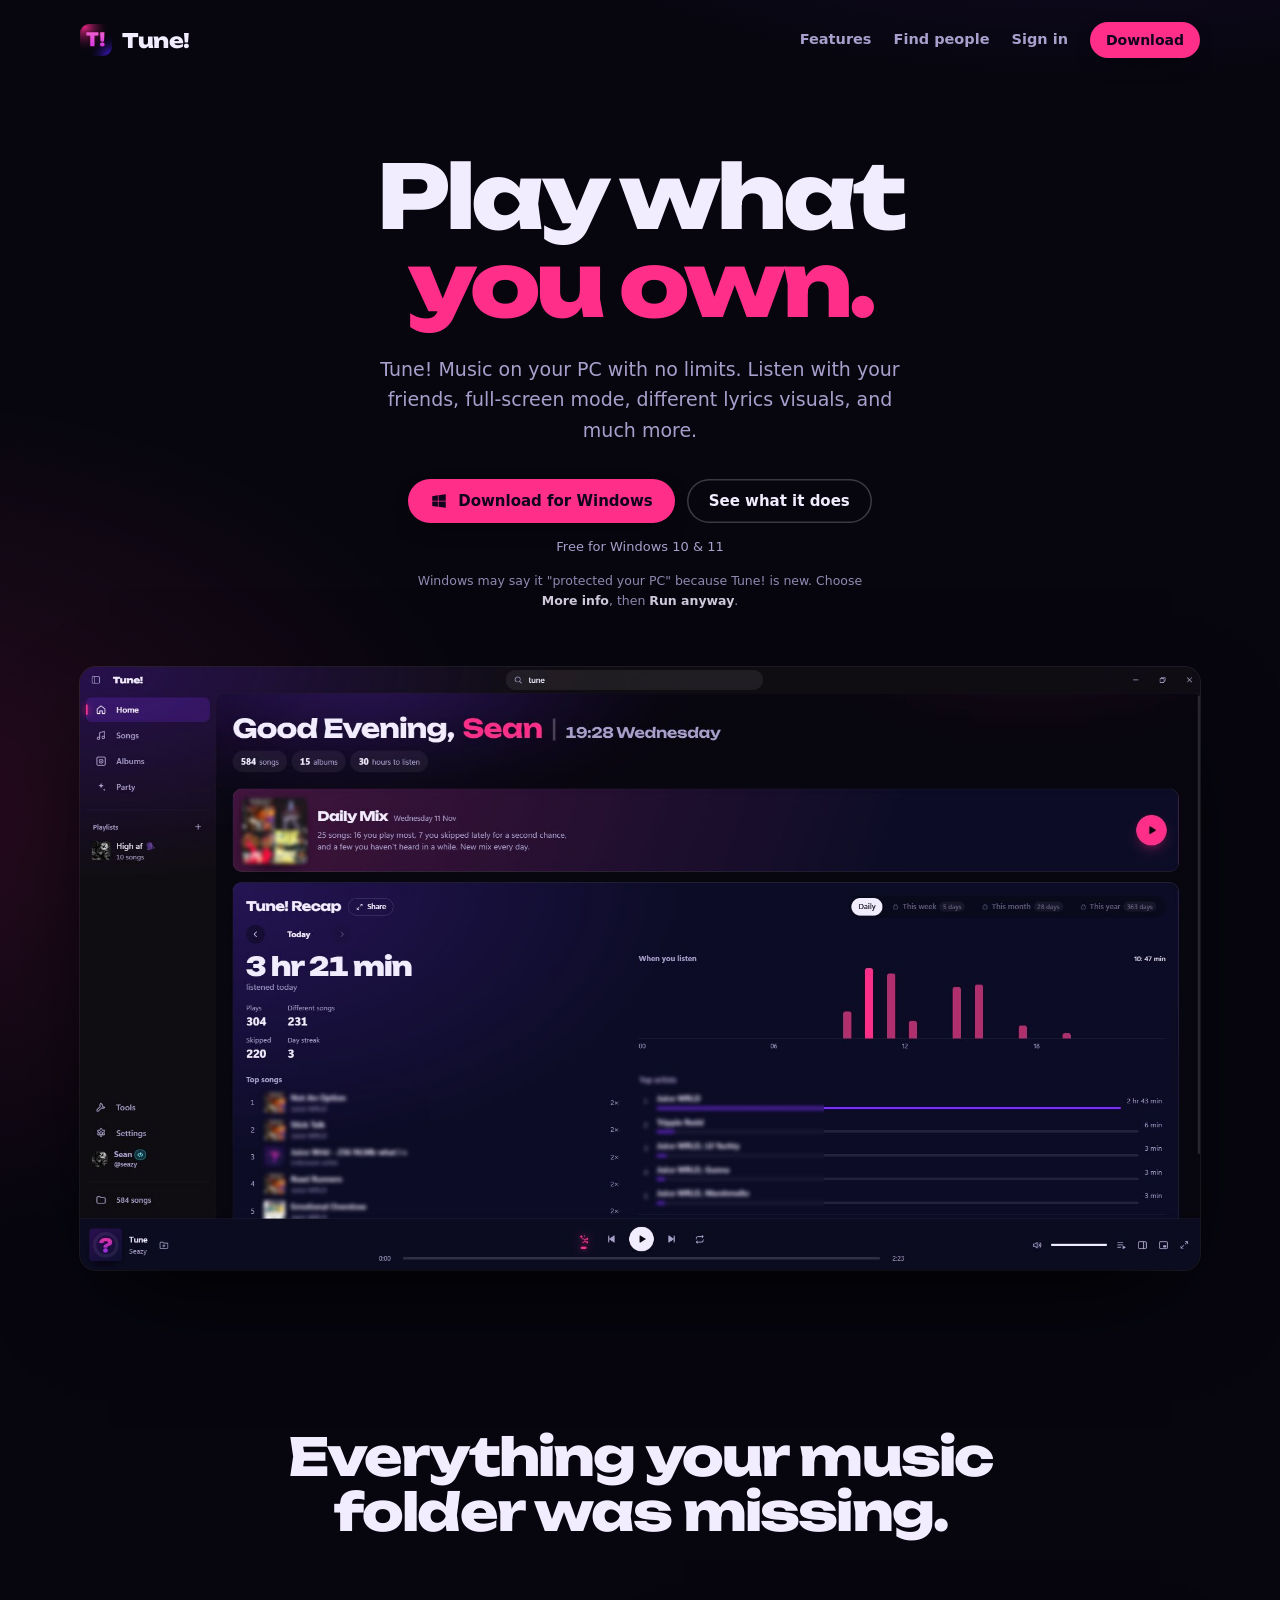
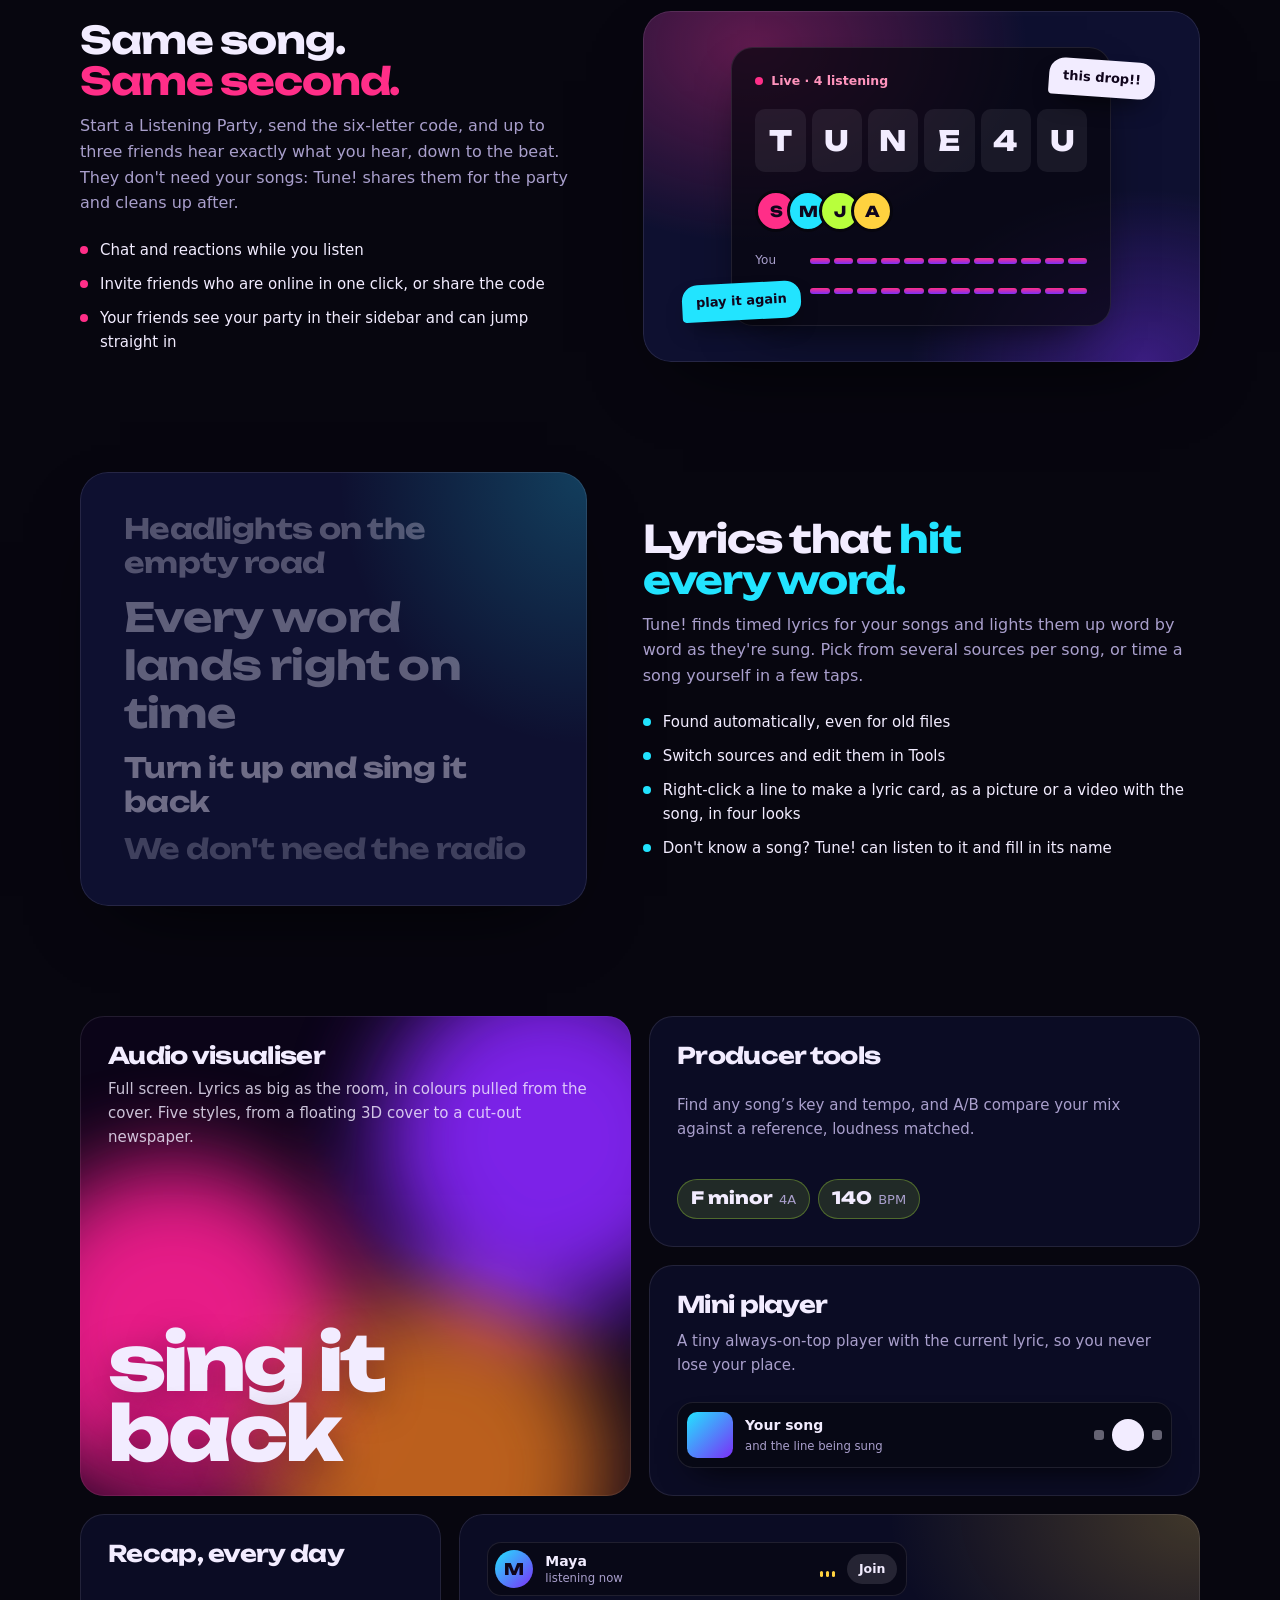
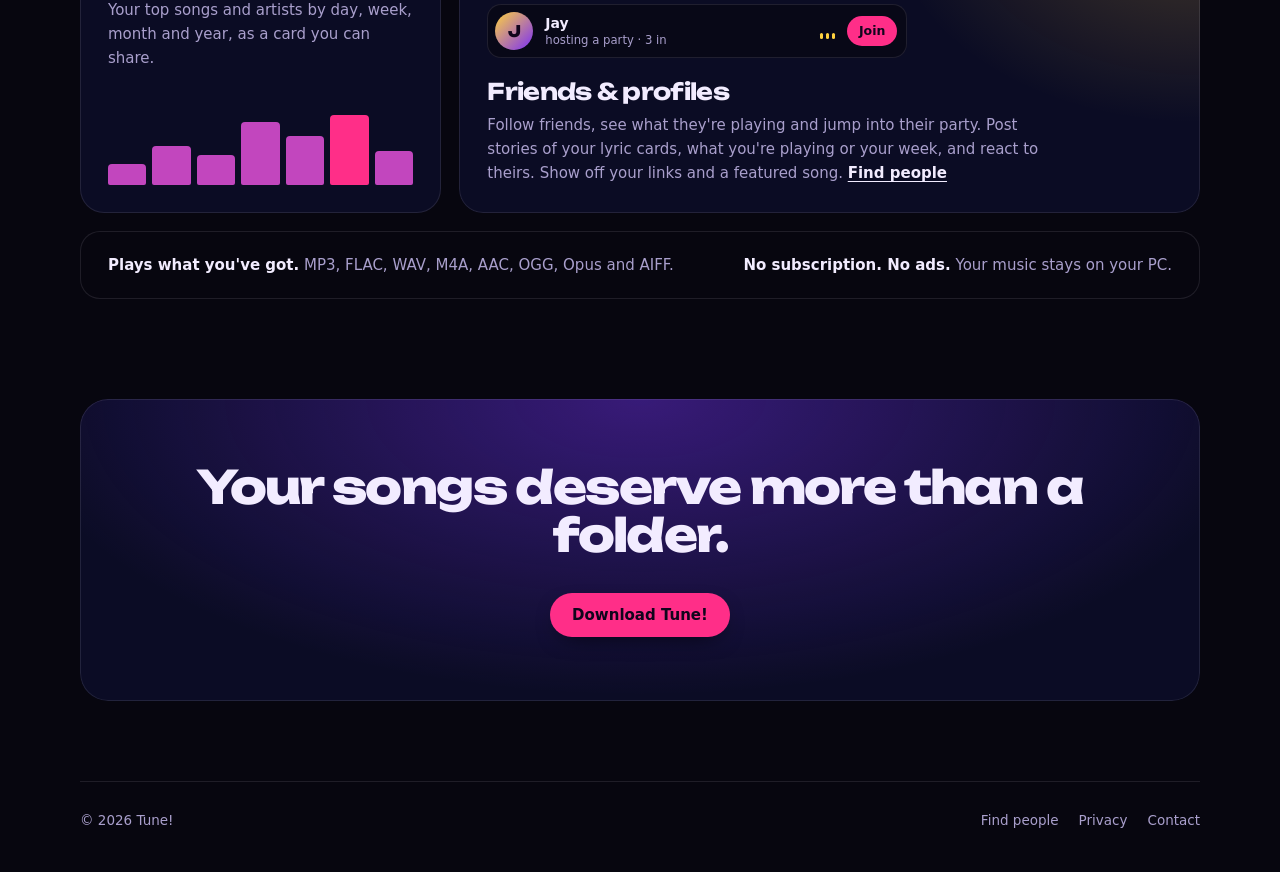
==== index.html @ 2817ff4b "Website for Tune! 1.0.6: stories, Identify, drawn icons" ====
<!doctype html>
<html lang="en">
  <head>
    <meta charset="utf-8" />
    <meta name="viewport" content="width=device-width, initial-scale=1" />
    <title>Tune! · play what you own</title>
    <meta name="description" content="Tune! is a free music player for Windows that makes your own music files feel brand new: word-by-word lyrics, a full-screen audio visualiser, and Listening Parties with friends." />
    <meta property="og:title" content="Tune! · play what you own" />
    <meta property="og:description" content="A free music player for your own music files." />
    <meta property="og:image" content="https://tunetheapp.co.uk/img/app.jpg?v=5" />
    <meta property="og:url" content="https://tunetheapp.co.uk/" />
    <meta name="theme-color" content="#ff2e88" />
    <link rel="icon" href="/img/favicon.png" />
    <link rel="preconnect" href="https://fonts.googleapis.com" />
    <link rel="preconnect" href="https://fonts.gstatic.com" crossorigin />
    <link href="https://fonts.googleapis.com/css2?family=Unbounded:wght@600;700;800&display=swap" rel="stylesheet" />
    <link rel="stylesheet" href="/style.css?v=13" />
  </head>
  <body>
    <div class="wrap">
      <header class="top">
        <a class="brand" href="/"><img src="/img/icon.png" alt="" />Tune!</a>
        <nav>
          <a class="hide-sm" href="#features">Features</a>
          <a class="hide-sm" href="/people">Find people</a>
          <span data-account></span>
          <a class="btn small download" href="https://github.com/buckydevv/tunetheapp/releases/latest">Download</a>
        </nav>
      </header>

      <main>
        <section class="hero">
          <h1>Play what <em>you own.</em></h1>
          <p class="lede">
            Tune! Music on your PC with no limits. Listen with your friends, full-screen mode, different lyrics visuals, and much more.
          </p>
          <div class="cta">
            <a class="btn download" href="https://github.com/buckydevv/tunetheapp/releases/latest">
              <svg viewBox="0 0 24 24" fill="currentColor" aria-hidden="true"><path d="M3 5.5 10.5 4.4v7.1H3zm0 13 7.5 1.1v-7H3zm8.4 1.2L21 21v-8.4h-9.6zm0-15.4v7.2H21V3z" /></svg>
              Download for Windows
            </a>
            <a class="btn ghost" href="#features">See what it does</a>
          </div>
          <p class="fine">Free for Windows 10 &amp; 11</p>
          <p class="fine install-note">Windows may say it "protected your PC" because Tune! is new. Choose <strong>More info</strong>, then <strong>Run anyway</strong>.</p>

          <div class="shot">
            <img src="/img/app.jpg?v=5" width="1915" height="1031" alt="Tune! home page with the Daily Mix and today's Recap: listening time, top songs and top artists." />
          </div>
        </section>

        <section class="features" id="features" aria-labelledby="features-title">
          <h2 id="features-title">Everything your music folder was missing.</h2>

          <!-- Listening Parties -->
          <article class="row">
            <div class="copy">
              <h3>Same song. <span style="--c: var(--pink)">Same second.</span></h3>
              <p>Start a Listening Party, send the six-letter code, and up to three friends hear exactly what you hear, down to the beat. They don't need your songs: Tune! shares them for the party and cleans up after.</p>
              <ul class="ticks">
                <li>Chat and reactions while you listen</li>
                <li>Invite friends who are online in one click, or share the code</li>
                <li>Your friends see your party in their sidebar and can jump straight in</li>
              </ul>
            </div>
            <div class="vis party-vis" aria-hidden="true">
              <div class="party-card">
                <span class="live"><i></i>Live · 4 listening</span>
                <div class="code"><b>T</b><b>U</b><b>N</b><b>E</b><b>4</b><b>U</b></div>
                <div class="faces">
                  <span style="--a: #ff2e88">S</span><span style="--a: #22e4ff">M</span><span style="--a: #b8ff3c">J</span><span style="--a: #ffd23f">A</span>
                </div>
                <div class="sync">
                  <span>You</span><div class="wave"><i></i><i></i><i></i><i></i><i></i><i></i><i></i><i></i><i></i><i></i><i></i><i></i></div>
                  <span>Friends</span><div class="wave"><i></i><i></i><i></i><i></i><i></i><i></i><i></i><i></i><i></i><i></i><i></i><i></i></div>
                </div>
              </div>
              <span class="bubble b1">this drop!!</span>
              <span class="bubble b2">play it again</span>
            </div>
          </article>

          <!-- Lyrics -->
          <article class="row flip">
            <div class="copy">
              <h3>Lyrics that <span style="--c: var(--cyan)">hit every word.</span></h3>
              <p>Tune! finds timed lyrics for your songs and lights them up word by word as they're sung. Pick from several sources per song, or time a song yourself in a few taps.</p>
              <ul class="ticks">
                <li>Found automatically, even for old files</li>
                <li>Switch sources and edit them in Tools</li>
                <li>Right-click a line to make a lyric card, as a picture or a video with the song, in four looks</li>
                <li>Don't know a song? Tune! can listen to it and fill in its name</li>
              </ul>
            </div>
            <div class="vis lyric-vis" aria-hidden="true">
              <p class="l past">Headlights on the empty road</p>
              <p class="l now"><span>Every</span> <span>word</span> <span>lands</span> <span>right</span> <span>on</span> <span>time</span></p>
              <p class="l next">Turn it up and sing it back</p>
              <p class="l next2">We don't need the radio</p>
            </div>
          </article>

          <!-- Everything else -->
          <div class="bento">
            <article class="tile lucid">
              <div class="lucid-bg" aria-hidden="true"><i></i><i></i><i></i></div>
              <div class="tile-copy">
                <h3>Audio visualiser</h3>
                <p>Full screen. Lyrics as big as the room, in colours pulled from the cover. Five styles, from a floating 3D cover to a cut-out newspaper.</p>
              </div>
              <p class="lucid-line" aria-hidden="true">sing it<br />back</p>
            </article>

            <article class="tile keys">
              <h3>Producer tools</h3>
              <p>Find any song&rsquo;s key and tempo, and A/B compare your mix against a reference, loudness matched.</p>
              <div class="chips" aria-hidden="true">
                <span class="chip"><b>F minor</b> 4A</span>
                <span class="chip"><b>140</b> BPM</span>
              </div>
            </article>

            <article class="tile mini">
              <h3>Mini player</h3>
              <p>A tiny always-on-top player with the current lyric, so you never lose your place.</p>
              <div class="mini-vis" aria-hidden="true">
                <span class="art"></span>
                <span class="mini-text"><b>Your song</b><small>and the line being sung</small></span>
                <span class="mini-btns"><i></i><i class="play"></i><i></i></span>
              </div>
            </article>

            <article class="tile recap">
              <h3>Recap, every day</h3>
              <p>Your top songs and artists by day, week, month and year, as a card you can share.</p>
              <div class="bars" aria-hidden="true"><i style="--h: 30%"></i><i style="--h: 55%"></i><i style="--h: 42%"></i><i style="--h: 90%"></i><i style="--h: 70%"></i><i style="--h: 100%"></i><i style="--h: 48%"></i></div>
            </article>

            <article class="tile friends">
              <ul class="activity" aria-hidden="true">
                <li><span class="av" style="--s: 38px; --a: #22e4ff">M</span><span><b>Maya</b><small>listening now</small></span><span class="eq"><i></i><i></i><i></i></span><span class="pill">Join</span></li>
                <li><span class="av" style="--s: 38px; --a: #ffd23f">J</span><span><b>Jay</b><small>hosting a party · 3 in</small></span><span class="eq"><i></i><i></i><i></i></span><span class="pill hot">Join</span></li>
              </ul>
              <h3>Friends &amp; profiles</h3>
              <p>Follow friends, see what they're playing and jump into their party. Post stories of your lyric cards, what you're playing or your week, and react to theirs. Show off your links and a featured song. <a href="/people">Find people</a></p>
            </article>
          </div>

          <div class="formats">
            <p><strong>Plays what you've got.</strong> MP3, FLAC, WAV, M4A, AAC, OGG, Opus and AIFF.</p>
            <p><strong>No subscription. No ads.</strong> Your music stays on your PC.</p>
          </div>
        </section>

        <section class="band">
          <h2>Your songs deserve more than a folder.</h2>
          <div class="cta">
            <a class="btn download" href="https://github.com/buckydevv/tunetheapp/releases/latest">Download Tune!</a>
          </div>
        </section>
      </main>

      <footer>
        <span>© <span id="year">2026</span> Tune!</span>
        <nav>
          <a href="/people">Find people</a>
          <a href="/privacy">Privacy</a>
          <a href="mailto:hello@tunetheapp.co.uk">Contact</a>
        </nav>
      </footer>
    </div>

    <script>
      document.getElementById("year").textContent = new Date().getFullYear();
      // Point the download buttons straight at the newest installer.
      fetch("https://api.github.com/repos/buckydevv/tunetheapp/releases/latest")
        .then((r) => (r.ok ? r.json() : null))
        .then((rel) => {
          const exe = rel?.assets?.find((a) => /setup\.exe$/i.test(a.name)) ?? rel?.assets?.find((a) => /\.exe$/i.test(a.name));
          if (!exe) return;
          document.querySelectorAll("a.download").forEach((a) => (a.href = exe.browser_download_url));
        })
        .catch(() => {});
    </script>
    <script type="module" src="/js/tune.js?v=3"></script>
  </body>
</html>
---- style.css ----
/* Tune! website: the app's own dark neon, on a page. */
:root {
  --void: #07060f;
  --midnight: #0e1030;
  --deep: #1a0b33;
  --violet: #7b2ff7;
  --pink: #ff2e88;
  --cyan: #22e4ff;
  --text: #f2ecff;
  --muted: #a99fcc;
  --line: color-mix(in oklab, var(--text) 10%, transparent);
  --display: "Unbounded", "Segoe UI Variable Display", system-ui, sans-serif;
  --body: "Segoe UI Variable Text", "Segoe UI", system-ui, -apple-system, sans-serif;
  --ease: cubic-bezier(0.16, 1, 0.3, 1);
  color-scheme: dark;
}

* {
  box-sizing: border-box;
}
[hidden] {
  display: none !important;
}
html {
  background: var(--void);
}
body {
  margin: 0;
  min-height: 100vh;
  background:
    radial-gradient(1200px 700px at 85% -10%, color-mix(in oklab, var(--violet) 26%, transparent), transparent 70%),
    radial-gradient(900px 600px at -10% 20%, color-mix(in oklab, var(--pink) 14%, transparent), transparent 70%),
    var(--void);
  color: var(--text);
  font: 16px/1.6 var(--body);
  -webkit-font-smoothing: antialiased;
}
a {
  color: inherit;
}
img {
  max-width: 100%;
  display: block;
}
.sr-only {
  position: absolute;
  width: 1px;
  height: 1px;
  overflow: hidden;
  clip-path: inset(50%);
  white-space: nowrap;
}
.wrap {
  width: min(1120px, 100% - 32px);
  margin-inline: auto;
}

/* ── Top bar ── */
.top {
  display: flex;
  align-items: center;
  gap: 24px;
  padding: 22px 0;
}
.brand {
  display: flex;
  align-items: center;
  gap: 10px;
  text-decoration: none;
  font: 800 20px var(--display);
  letter-spacing: -0.02em;
}
.brand img {
  width: 32px;
  height: 32px;
  border-radius: 9px;
}
.top nav {
  margin-left: auto;
  display: flex;
  align-items: center;
  gap: 22px;
  font-size: 14.5px;
  font-weight: 600;
}
.top nav a:not(.btn) {
  color: var(--muted);
  text-decoration: none;
  transition: color 0.2s;
}
.top nav a:not(.btn):hover {
  color: var(--text);
}

/* ── Buttons ── */
.btn {
  display: inline-flex;
  align-items: center;
  justify-content: center;
  gap: 10px;
  min-height: 44px;
  padding: 0 22px;
  border: 0;
  border-radius: 999px;
  background: var(--pink);
  color: #10051c;
  font: 700 15px var(--body);
  text-decoration: none;
  cursor: pointer;
  box-shadow: 0 8px 24px -12px #000;
  transition:
    transform 0.35s var(--ease),
    box-shadow 0.35s var(--ease);
}
.btn:hover {
  transform: translateY(-2px);
  box-shadow: 0 14px 30px -12px #000;
}
.btn.small {
  min-height: 36px;
  padding: 0 16px;
  font-size: 14px;
}
.btn.ghost {
  background: transparent;
  color: var(--text);
  box-shadow: inset 0 0 0 1.5px color-mix(in oklab, var(--text) 22%, transparent);
}
.btn.ghost:hover {
  box-shadow: inset 0 0 0 1.5px color-mix(in oklab, var(--text) 50%, transparent);
}
.btn svg {
  width: 18px;
  height: 18px;
}

/* ── Hero ── */
.hero {
  padding: 72px 0 40px;
  text-align: center;
}
.hero h1 {
  margin: 0 auto;
  max-width: 900px;
  font: 800 clamp(40px, 7.4vw, 88px) / 1 var(--display);
  letter-spacing: -0.045em;
}
.hero h1 em {
  font-style: normal;
  color: var(--pink);
  white-space: nowrap;
}
.hero p.lede {
  margin: 26px auto 0;
  max-width: 560px;
  font-size: clamp(16px, 2vw, 19px);
  color: var(--muted);
}
.cta {
  margin-top: 34px;
  display: flex;
  flex-wrap: wrap;
  justify-content: center;
  gap: 12px;
}
.fine.install-note {
  margin: 4px auto 0;
  max-width: 460px;
  font-size: 12.5px;
  opacity: 0.85;
}
.fine.install-note strong {
  color: var(--text);
}
.fine {
  margin-top: 14px;
  font-size: 13px;
  color: var(--muted);
}

/* The app, floating in its own glow. */
.shot {
  position: relative;
  margin: 56px auto 0;
}
.shot::before {
  content: "";
  position: absolute;
  inset: 8% 6% -6%;
  background: linear-gradient(110deg, var(--pink), var(--violet), var(--cyan));
  filter: blur(70px);
  opacity: 0.32;
  z-index: -1;
}
.shot img {
  width: 100%;
  height: auto;
  border-radius: 16px;
  box-shadow:
    0 40px 100px -30px #000,
    0 0 0 1px var(--line);
}

/* ── Features ── */
.features {
  padding: 120px 0 20px;
}
.features > h2 {
  margin: 0 auto 72px;
  max-width: 760px;
  text-align: center;
  font: 800 clamp(30px, 4.6vw, 52px) / 1.05 var(--display);
  letter-spacing: -0.035em;
  text-wrap: balance;
}
.features h3 {
  margin: 0 0 12px;
  font: 700 clamp(26px, 3.2vw, 38px) / 1.08 var(--display);
  letter-spacing: -0.03em;
  text-wrap: balance;
}
.features h3 span {
  color: var(--c);
}
.features p {
  margin: 0;
  color: var(--muted);
  max-width: 60ch;
}

/* Two big rows: words on one side, the feature drawn on the other. */
.row {
  display: grid;
  grid-template-columns: minmax(0, 1fr) minmax(0, 1.1fr);
  align-items: center;
  gap: 56px;
  margin-bottom: 110px;
}
.row.flip .copy {
  order: 2;
}
.ticks {
  margin: 22px 0 0;
  padding: 0;
  list-style: none;
  display: grid;
  gap: 10px;
  font-size: 15px;
}
.ticks li {
  display: flex;
  gap: 12px;
  align-items: baseline;
}
.ticks li::before {
  content: "";
  flex: none;
  width: 8px;
  height: 8px;
  border-radius: 50%;
  translate: 0 -1px;
  background: var(--pink);
}
.row.flip .ticks li::before {
  background: var(--cyan);
}
.vis {
  position: relative;
  min-height: 340px;
  border-radius: 28px;
  overflow: hidden;
  box-shadow:
    0 30px 80px -40px #000,
    inset 0 0 0 1px var(--line);
}

/* A party, live. */
.party-vis {
  display: grid;
  place-items: center;
  padding: 36px;
  background:
    radial-gradient(70% 80% at 20% 10%, color-mix(in oklab, var(--pink) 34%, transparent), transparent 70%),
    radial-gradient(60% 70% at 90% 100%, color-mix(in oklab, var(--violet) 40%, transparent), transparent 70%),
    var(--midnight);
}
.party-card {
  width: min(380px, 100%);
  padding: 24px;
  border-radius: 22px;
  background: color-mix(in oklab, var(--void) 72%, transparent);
  box-shadow:
    0 20px 50px -24px #000,
    inset 0 0 0 1px var(--line);
  display: grid;
  gap: 18px;
}
.live {
  display: inline-flex;
  align-items: center;
  gap: 8px;
  font-size: 12.5px;
  font-weight: 700;
  color: color-mix(in oklab, var(--pink) 55%, var(--text));
}
.live i {
  width: 8px;
  height: 8px;
  border-radius: 50%;
  background: var(--pink);
}
.code {
  display: flex;
  gap: 6px;
}
.code b {
  flex: 1;
  display: grid;
  place-items: center;
  aspect-ratio: 4 / 5;
  border-radius: 10px;
  background: color-mix(in oklab, var(--text) 7%, transparent);
  font: 800 clamp(20px, 2.4vw, 28px) var(--display);
}
.faces {
  display: flex;
}
.faces span {
  width: 42px;
  height: 42px;
  margin-right: -10px;
  display: grid;
  place-items: center;
  border-radius: 50%;
  border: 3px solid var(--void);
  background: var(--a);
  color: #10051c;
  font: 800 15px var(--display);
}
.sync {
  display: grid;
  grid-template-columns: auto 1fr;
  align-items: center;
  gap: 8px 12px;
  font-size: 12px;
  color: var(--muted);
}
.wave {
  height: 22px;
  display: flex;
  align-items: center;
  gap: 4px;
}
.wave i {
  flex: 1;
  height: 30%;
  border-radius: 3px;
  background: linear-gradient(var(--pink), var(--violet));
  animation: beat 1.1s ease-in-out infinite;
}
.wave i:nth-child(3n) {
  animation-delay: -0.3s;
}
.wave i:nth-child(3n + 1) {
  animation-delay: -0.65s;
}
.wave i:nth-child(4n) {
  animation-duration: 0.9s;
}
@keyframes beat {
  50% {
    height: 100%;
  }
}
.bubble {
  position: absolute;
  padding: 8px 14px;
  border-radius: 16px 16px 16px 4px;
  font-size: 13px;
  font-weight: 700;
  background: var(--text);
  color: #10051c;
  box-shadow: 0 12px 26px -12px #000;
}
.b1 {
  top: 14%;
  right: 8%;
  rotate: 4deg;
}
.b2 {
  bottom: 12%;
  left: 7%;
  rotate: -3deg;
  background: var(--cyan);
}

/* Lyrics lighting up word by word. */
.lyric-vis {
  display: grid;
  align-content: center;
  gap: 14px;
  padding: 40px 44px;
  background:
    radial-gradient(70% 90% at 100% 0%, color-mix(in oklab, var(--cyan) 22%, transparent), transparent 70%),
    var(--midnight);
}
.lyric-vis .l {
  margin: 0;
  max-width: none;
  font: 700 clamp(20px, 2.4vw, 28px) / 1.2 var(--display);
  letter-spacing: -0.02em;
}
.lyric-vis .past {
  color: color-mix(in oklab, var(--text) 30%, transparent);
}
.lyric-vis .next {
  color: color-mix(in oklab, var(--text) 42%, transparent);
}
.lyric-vis .next2 {
  color: color-mix(in oklab, var(--text) 22%, transparent);
}
.lyric-vis .now {
  font-size: clamp(26px, 3.3vw, 40px);
  color: color-mix(in oklab, var(--text) 36%, transparent);
}
.lyric-vis .now span {
  display: inline-block;
  animation: sing 4.8s var(--ease) infinite;
}
.lyric-vis .now span:nth-child(2) {
  animation-delay: 0.35s;
}
.lyric-vis .now span:nth-child(3) {
  animation-delay: 0.7s;
}
.lyric-vis .now span:nth-child(4) {
  animation-delay: 1.05s;
}
.lyric-vis .now span:nth-child(5) {
  animation-delay: 1.3s;
}
.lyric-vis .now span:nth-child(6) {
  animation-delay: 1.6s;
}
@keyframes sing {
  0% {
    color: color-mix(in oklab, var(--text) 36%, transparent);
  }
  6%,
  70% {
    color: var(--cyan);
    translate: 0 -2px;
  }
  85%,
  100% {
    color: var(--text);
    translate: 0 0;
  }
}

/* The rest, sized by how much there is to show. */
.bento {
  display: grid;
  grid-template-columns: repeat(6, minmax(0, 1fr));
  grid-auto-rows: minmax(230px, auto);
  gap: 18px;
}
.tile {
  position: relative;
  overflow: hidden;
  padding: 28px;
  border-radius: 24px;
  background: color-mix(in oklab, var(--midnight) 65%, transparent);
  box-shadow: inset 0 0 0 1px var(--line);
  display: flex;
  flex-direction: column;
}
.tile h3 {
  font-size: 23px;
  margin-bottom: 8px;
}
.tile p {
  font-size: 15px;
}
.tile a {
  color: var(--text);
  font-weight: 700;
  text-underline-offset: 3px;
}
.lucid {
  grid-column: span 3;
  grid-row: span 2;
  min-height: 480px;
  justify-content: space-between;
  background: #0b0418;
}
.lucid-bg {
  position: absolute;
  inset: 0;
  filter: blur(46px) saturate(1.3);
  opacity: 0.9;
}
.lucid-bg i {
  position: absolute;
  width: 62%;
  aspect-ratio: 1;
  border-radius: 50%;
  animation: drift 14s ease-in-out infinite alternate;
}
.lucid-bg i:nth-child(1) {
  left: -14%;
  top: 30%;
  background: var(--pink);
}
.lucid-bg i:nth-child(2) {
  right: -16%;
  top: -10%;
  background: var(--violet);
  animation-delay: -5s;
}
.lucid-bg i:nth-child(3) {
  right: 4%;
  bottom: -30%;
  background: #ff8a3d;
  animation-delay: -9s;
  opacity: 0.8;
}
@keyframes drift {
  to {
    translate: 12% -10%;
    scale: 1.15;
  }
}
.tile-copy,
.lucid-line {
  position: relative;
}
.lucid .tile-copy p {
  color: color-mix(in oklab, var(--text) 82%, transparent);
}
.tile .lucid-line {
  margin: 24px 0 0;
  max-width: none;
  font: 800 clamp(44px, 6vw, 76px) / 0.92 var(--display);
  letter-spacing: -0.04em;
  color: var(--text);
  text-shadow: 0 10px 40px color-mix(in oklab, #000 40%, transparent);
}
.keys,
.mini {
  grid-column: span 3;
}
.recap {
  grid-column: span 2;
}
.friends {
  grid-column: span 4;
  justify-content: flex-end;
  background:
    radial-gradient(60% 100% at 100% 0%, color-mix(in oklab, #ffd23f 22%, transparent), transparent 70%),
    color-mix(in oklab, var(--midnight) 65%, transparent);
}
.keys,
.mini,
.recap {
  justify-content: space-between;
}
.chips {
  margin-top: 22px;
  display: flex;
  flex-wrap: wrap;
  gap: 8px;
}
.chip {
  display: inline-flex;
  align-items: baseline;
  gap: 6px;
  padding: 8px 14px;
  border-radius: 999px;
  background: color-mix(in oklab, #b8ff3c 12%, transparent);
  box-shadow: inset 0 0 0 1px color-mix(in oklab, #b8ff3c 30%, transparent);
  font-size: 13px;
  color: var(--muted);
}
.chip b {
  font: 800 17px var(--display);
  color: var(--text);
}
.chip.ok {
  align-items: center;
  color: #b8ff3c;
  font-weight: 700;
}
.chip svg {
  width: 15px;
  height: 15px;
  fill: none;
  stroke: currentColor;
  stroke-width: 2.6;
  stroke-linecap: round;
  stroke-linejoin: round;
}
.mini-vis {
  margin-top: 22px;
  display: flex;
  align-items: center;
  gap: 12px;
  padding: 10px;
  border-radius: 16px;
  background: color-mix(in oklab, var(--void) 70%, transparent);
  box-shadow:
    0 16px 34px -18px #000,
    inset 0 0 0 1px var(--line);
}
.mini-vis .art {
  flex: none;
  width: 46px;
  height: 46px;
  border-radius: 10px;
  background: linear-gradient(135deg, var(--cyan), var(--violet));
}
.mini-text {
  display: grid;
  min-width: 0;
  font-size: 14px;
}
.mini-text small {
  color: var(--muted);
}
.mini-btns {
  margin-left: auto;
  display: flex;
  gap: 8px;
  align-items: center;
}
.mini-btns i {
  width: 10px;
  height: 10px;
  border-radius: 3px;
  background: color-mix(in oklab, var(--text) 40%, transparent);
}
.mini-btns i.play {
  width: 32px;
  height: 32px;
  border-radius: 50%;
  background: var(--text);
}
.bars {
  margin-top: 22px;
  height: 70px;
  display: flex;
  align-items: flex-end;
  gap: 6px;
}
.bars i {
  flex: 1;
  height: var(--h);
  border-radius: 4px 4px 2px 2px;
  background: color-mix(in oklab, var(--pink) 55%, var(--violet));
}
.bars i:nth-child(6) {
  background: var(--pink);
}
.formats {
  margin-top: 18px;
  padding: 22px 28px;
  border-radius: 20px;
  display: flex;
  flex-wrap: wrap;
  justify-content: space-between;
  gap: 10px 32px;
  box-shadow: inset 0 0 0 1px var(--line);
}
.formats p {
  max-width: none;
  font-size: 15px;
}
.formats strong {
  color: var(--text);
}
@media (max-width: 860px) {
  .row {
    grid-template-columns: minmax(0, 1fr);
    gap: 28px;
    margin-bottom: 80px;
  }
  .row.flip .copy {
    order: 0;
  }
  .vis {
    min-height: 300px;
  }
  .bento {
    grid-template-columns: minmax(0, 1fr);
  }
  .tile,
  .lucid,
  .keys,
  .mini,
  .recap,
  .friends {
    grid-column: auto;
    grid-row: auto;
  }
  .lucid {
    min-height: 400px;
  }
}
@media (max-width: 480px) {
  .lyric-vis {
    padding: 28px 24px;
  }
  .party-vis {
    padding: 24px 16px;
  }
  .bubble {
    display: none;
  }
}

/* ── Closing band ── */
.band {
  margin: 80px 0 0;
  padding: 64px 24px;
  border-radius: 28px;
  text-align: center;
  background:
    radial-gradient(80% 140% at 50% 0%, color-mix(in oklab, var(--violet) 40%, transparent), transparent 70%),
    color-mix(in oklab, var(--midnight) 70%, transparent);
  box-shadow: inset 0 0 0 1px var(--line);
}
.band h2 {
  margin: 0;
  font: 800 clamp(28px, 4.4vw, 46px) / 1.05 var(--display);
  letter-spacing: -0.035em;
}

/* ── Footer ── */
footer {
  margin-top: 80px;
  padding: 28px 0 40px;
  border-top: 1px solid var(--line);
  display: flex;
  flex-wrap: wrap;
  gap: 12px 24px;
  font-size: 13.5px;
  color: var(--muted);
}
footer nav {
  margin-left: auto;
  display: flex;
  gap: 20px;
}
footer a {
  text-decoration: none;
}
footer a:hover {
  color: var(--text);
}

/* ── Reading pages (privacy) ── */
.doc {
  max-width: 720px;
  margin: 40px auto 0;
}
.doc h1 {
  font: 800 clamp(32px, 5vw, 48px) / 1.05 var(--display);
  letter-spacing: -0.035em;
  margin: 0 0 8px;
}
.doc h2 {
  font: 700 20px/1.3 var(--display);
  letter-spacing: -0.015em;
  margin: 44px 0 10px;
}
.doc p,
.doc li {
  color: color-mix(in oklab, var(--text) 82%, var(--muted));
}
.doc ul {
  padding-left: 20px;
}
.doc li + li {
  margin-top: 6px;
}
.doc .meta {
  color: var(--muted);
  font-size: 14px;
}
.doc code {
  font-size: 0.92em;
  padding: 1px 6px;
  border-radius: 6px;
  background: color-mix(in oklab, var(--text) 8%, transparent);
}

/* ── Link pages: a party invite or a profile ── */
.card-page {
  min-height: calc(100vh - 180px);
  display: grid;
  place-items: center;
  padding: 24px 0 60px;
}
.card-page > div {
  width: min(440px, 100%);
}
.card {
  width: 100%;
  overflow: hidden;
  border-radius: 26px;
  background: color-mix(in oklab, var(--midnight) 80%, transparent);
  box-shadow:
    0 40px 100px -40px #000,
    inset 0 0 0 1px var(--line);
  text-align: center;
  animation: rise 0.7s var(--ease) both;
}
@keyframes rise {
  from {
    opacity: 0;
    transform: translateY(16px) scale(0.98);
  }
}
.card .banner {
  position: relative;
  overflow: hidden;
  height: 130px;
  background: linear-gradient(120deg, var(--accent, var(--pink)), var(--violet));
  background-size: cover;
  background-position: center;
}
.card .body {
  /* Above the banner (which is positioned for its effects), so the picture overlapping it
     isn't drawn underneath. */
  position: relative;
  z-index: 1;
  padding: 0 28px 30px;
}
.card .avatar {
  width: 104px;
  height: 104px;
  margin: -52px auto 0;
  border-radius: 50%;
  border: 5px solid var(--midnight);
  box-shadow: 0 0 0 5px var(--accent, var(--pink));
  background: linear-gradient(135deg, var(--accent, var(--pink)), var(--violet));
  display: grid;
  place-items: center;
  font: 800 38px var(--display);
  color: #10051c;
  overflow: hidden;
  position: relative;
}
.card .avatar img {
  width: 100%;
  height: 100%;
  object-fit: cover;
}
/* Cosmetics (cosmetics.css): the ring wraps the picture, so the overlap moves to it. */
.card .ringwrap {
  display: grid;
  width: fit-content;
  margin: -52px auto 0;
}
.card .ringwrap .avatar {
  margin: 0;
}
.card .chips {
  margin: 10px 0 0;
  display: flex;
  flex-wrap: wrap;
  justify-content: center;
  gap: 6px;
}
.card .chip {
  display: inline-flex;
  align-items: center;
  gap: 4px;
  height: 24px;
  padding: 0 10px;
  border-radius: 999px;
  background: rgba(255, 255, 255, 0.08);
  font-size: 12px;
  font-weight: 800;
}
.card .chip.lvl {
  background: color-mix(in oklab, var(--accent, var(--pink)) 24%, transparent);
}
.card .chip.badge {
  background: color-mix(in oklab, var(--tc) 14%, transparent);
  box-shadow: inset 0 0 0 1px color-mix(in oklab, var(--tc) 60%, transparent);
}
.card .chip.fire {
  background: rgba(255, 140, 30, 0.16);
  color: #ffc266;
}
.card .no-banner {
  padding-top: 34px;
}
.card .no-banner .avatar {
  margin-top: 0;
}
.card h1 {
  margin: 14px 0 0;
  font: 800 26px/1.15 var(--display);
  letter-spacing: -0.025em;
  overflow-wrap: anywhere;
}
.card .handle {
  color: var(--muted);
  font-weight: 600;
}
.card .bio {
  margin: 12px 0 0;
}
.card .stats {
  margin: 18px 0 0;
  display: flex;
  justify-content: center;
  gap: 26px;
  font-size: 14px;
  color: var(--muted);
}
.card .stats b {
  display: block;
  color: var(--text);
  font: 700 19px var(--display);
}
/* Links to other profiles, and the profile song */
.card .sites {
  margin: 18px 0 0;
  display: flex;
  flex-wrap: wrap;
  justify-content: center;
  gap: 8px;
}
.card .site {
  display: inline-flex;
  align-items: center;
  gap: 7px;
  max-width: 220px;
  height: 34px;
  padding: 0 13px 0 10px;
  border-radius: 999px;
  background: color-mix(in oklab, var(--b) 13%, transparent);
  box-shadow: inset 0 0 0 1px color-mix(in oklab, var(--b) 30%, transparent);
  color: var(--text);
  font-weight: 700;
  font-size: 13px;
  text-decoration: none;
  transition:
    background 0.15s,
    transform 0.15s;
}
.card .site svg {
  flex: none;
  color: var(--b);
}
.card .site span {
  overflow: hidden;
  white-space: nowrap;
  text-overflow: ellipsis;
}
.card .site:hover {
  background: color-mix(in oklab, var(--b) 24%, transparent);
  transform: translateY(-1px);
}
.card .feat {
  margin: 20px auto 0;
  width: fit-content;
  max-width: 100%;
  display: grid;
  grid-template-columns: auto minmax(0, 1fr);
  align-items: center;
  gap: 16px;
  text-align: left;
}
.card .feat-rec {
  position: relative;
  width: 136px;
  height: 84px;
}
.card .feat-sleeve,
.card .feat-disc {
  position: absolute;
  top: 0;
  width: 84px;
  height: 84px;
}
.card .feat-sleeve {
  left: 0;
  z-index: 1;
  display: grid;
  place-items: center;
  overflow: hidden;
  border-radius: 6px;
  background: linear-gradient(135deg, color-mix(in oklab, var(--accent, var(--pink)) 60%, var(--midnight)), var(--midnight));
  box-shadow: 0 14px 28px -12px #000, 0 0 0 1px rgba(255, 255, 255, 0.1);
  font-size: 30px;
  transform: rotate(-4deg);
  transition: transform 0.5s;
}
.card .feat-sleeve img,
.card .feat-label img {
  width: 100%;
  height: 100%;
  object-fit: cover;
}
.card .feat-disc {
  left: 42px;
  border-radius: 50%;
  background: repeating-radial-gradient(circle, #0c0b10 0 1.5px, #19171f 1.5px 3px), #0c0b10;
  box-shadow: 0 10px 24px -10px #000, 0 0 26px -6px color-mix(in oklab, var(--accent, var(--pink)) 70%, transparent);
  animation: feat-spin 6s linear infinite;
  transition: left 0.5s;
}
.card .feat-disc::after {
  content: "";
  position: absolute;
  inset: 0;
  border-radius: 50%;
  background: conic-gradient(from 30deg, transparent, rgba(255, 255, 255, 0.14) 8%, transparent 18%, transparent 50%, rgba(255, 255, 255, 0.1) 58%, transparent 68%);
}
.card .feat-label {
  position: absolute;
  inset: 31%;
  overflow: hidden;
  border-radius: 50%;
  background: var(--accent, var(--pink));
  box-shadow: 0 0 0 2px #0c0b10;
}
.card .feat:hover .feat-disc {
  left: 52px;
  animation-duration: 2.2s;
}
.card .feat:hover .feat-sleeve {
  transform: rotate(-7deg) translateX(-3px);
}
@keyframes feat-spin {
  to {
    rotate: 360deg;
  }
}
.card .feat-words {
  display: grid;
  min-width: 0;
  gap: 1px;
}
.card .feat-words small {
  margin-bottom: 3px;
  font-size: 10.5px;
  font-weight: 800;
  letter-spacing: 0.16em;
  text-transform: uppercase;
  color: var(--accent, var(--pink));
}
.card .feat-words b {
  font: 800 18px/1.2 var(--display);
  overflow-wrap: anywhere;
}
.card .feat-words span {
  font-size: 13px;
  color: var(--muted);
}
@media (prefers-reduced-motion: reduce) {
  .card .feat-disc {
    animation: none;
  }
}
.card .code {
  margin: 18px 0 4px;
  font: 800 44px var(--display);
  letter-spacing: 0.14em;
  color: var(--text);
}
.card .actions {
  margin-top: 24px;
  display: grid;
  gap: 10px;
}
.card .hint {
  margin: 14px 0 0;
  font-size: 13px;
  color: var(--muted);
}
.pill-tag {
  display: inline-block;
  margin-top: 30px;
  padding: 4px 12px;
  border-radius: 999px;
  font-size: 12px;
  font-weight: 700;
  letter-spacing: 0.08em;
  text-transform: uppercase;
  background: color-mix(in oklab, var(--pink) 18%, transparent);
  color: color-mix(in oklab, var(--pink) 60%, var(--text));
}
.pill-tag.off {
  background: color-mix(in oklab, var(--text) 10%, transparent);
  color: var(--muted);
}
.spinner {
  width: 28px;
  height: 28px;
  margin: 40px auto;
  border-radius: 50%;
  border: 3px solid color-mix(in oklab, var(--text) 15%, transparent);
  border-top-color: var(--pink);
  animation: spin 0.8s linear infinite;
}
@keyframes spin {
  to {
    transform: rotate(1turn);
  }
}

@media (prefers-reduced-motion: reduce) {
  *,
  *::before,
  *::after {
    animation: none !important;
    transition: none !important;
  }
}
@media (max-width: 560px) {
  .top nav a.hide-sm {
    display: none;
  }
  .hero {
    padding-top: 40px;
  }
}

.dev-badge {
  display: inline-block;
  vertical-align: middle;
  margin-left: 6px;
  padding: 3px 10px;
  border-radius: 999px;
  font: 800 11px var(--body);
  letter-spacing: 0.06em;
  text-transform: uppercase;
  color: color-mix(in oklab, var(--cyan) 75%, var(--text));
  background: color-mix(in oklab, var(--cyan) 18%, transparent);
  box-shadow: inset 0 0 0 1px color-mix(in oklab, var(--cyan) 45%, transparent);
}

/* ── Browser bits, in Tune!'s colours ── */
::selection {
  background: color-mix(in oklab, var(--pink) 55%, transparent);
  color: var(--text);
}
:focus-visible {
  outline: 2px solid var(--cyan);
  outline-offset: 3px;
}
html {
  scrollbar-color: color-mix(in oklab, var(--text) 22%, transparent) var(--void);
}

/* ── Your account, top right ── */
[data-account] {
  display: contents;
}
.signin-link {
  font-weight: 700;
}
.me-menu {
  position: relative;
}
.me-btn {
  display: grid;
  padding: 0;
  border: 0;
  border-radius: 50%;
  background: none;
  cursor: pointer;
  box-shadow: 0 0 0 2px color-mix(in oklab, var(--text) 18%, transparent);
  transition: box-shadow 0.2s;
}
.me-btn:hover,
.me-btn[aria-expanded="true"] {
  box-shadow: 0 0 0 2px var(--pink);
}
.av {
  width: var(--s);
  height: var(--s);
  flex: none;
  display: grid;
  place-items: center;
  overflow: hidden;
  border-radius: 50%;
  background: linear-gradient(135deg, var(--a, var(--pink)), var(--violet));
  color: #10051c;
  font: 800 calc(var(--s) * 0.42) var(--display);
}
.av img {
  width: 100%;
  height: 100%;
  object-fit: cover;
}
.menu {
  position: absolute;
  top: calc(100% + 10px);
  right: 0;
  z-index: 50;
  width: 230px;
  padding: 8px;
  border-radius: 16px;
  background: color-mix(in oklab, var(--midnight) 94%, var(--void));
  box-shadow:
    0 24px 60px -18px #000,
    inset 0 0 0 1px var(--line);
  display: grid;
  animation: rise 0.25s var(--ease) both;
}
.menu-who {
  display: grid;
  padding: 8px 10px 10px;
  margin-bottom: 4px;
  border-bottom: 1px solid var(--line);
  font-size: 14px;
  overflow-wrap: anywhere;
}
.menu-who span {
  color: var(--muted);
  font-weight: 500;
}
.menu a,
.menu button {
  display: block;
  padding: 9px 10px;
  border: 0;
  border-radius: 10px;
  background: none;
  color: var(--text) !important;
  font: 600 14px var(--body);
  text-align: left;
  text-decoration: none;
  cursor: pointer;
}
.menu a:hover,
.menu button:hover {
  background: color-mix(in oklab, var(--text) 8%, transparent);
}

/* ── Forms ── */
.sub {
  margin: 8px 0 0;
  color: var(--muted);
}
.form {
  display: grid;
  gap: 16px;
}
.field {
  display: grid;
  gap: 7px;
  margin: 0;
  padding: 0;
  border: 0;
  min-width: 0;
}
.field > span,
.field legend {
  padding: 0;
  font-size: 13.5px;
  font-weight: 700;
}
.field small {
  font-size: 12.5px;
  color: var(--muted);
}
.field small.bad {
  color: color-mix(in oklab, var(--pink) 75%, var(--text));
}
.field small.good {
  color: #b8ff3c;
}
.row-label {
  display: flex;
  justify-content: space-between;
}
.row-label em {
  font-style: normal;
  font-weight: 500;
  color: var(--muted);
  font-variant-numeric: tabular-nums;
}
input:not([type="file"]),
textarea {
  width: 100%;
  min-height: 46px;
  padding: 11px 14px;
  border: 0;
  border-radius: 12px;
  background: color-mix(in oklab, var(--void) 70%, transparent);
  box-shadow: inset 0 0 0 1.5px color-mix(in oklab, var(--text) 14%, transparent);
  color: var(--text);
  font: 500 15px var(--body);
  caret-color: var(--pink);
  transition: box-shadow 0.2s;
}
textarea {
  resize: vertical;
  line-height: 1.5;
}
input::placeholder,
textarea::placeholder {
  color: color-mix(in oklab, var(--muted) 85%, transparent);
}
input:hover,
textarea:hover {
  box-shadow: inset 0 0 0 1.5px color-mix(in oklab, var(--text) 26%, transparent);
}
input:focus,
textarea:focus {
  outline: none;
  box-shadow: inset 0 0 0 2px var(--pink);
}
.code-input {
  font: 800 24px var(--display) !important;
  letter-spacing: 0.3em;
  text-align: center;
}
.at-input {
  position: relative;
  display: block;
}
.at-input i {
  position: absolute;
  left: 14px;
  top: 50%;
  translate: 0 -50%;
  font-style: normal;
  color: var(--muted);
}
.at-input input {
  padding-left: 32px;
}
.error {
  margin: 0;
  min-height: 0;
  font-size: 14px;
  font-weight: 600;
  color: color-mix(in oklab, var(--pink) 70%, var(--text));
}
.error:empty {
  display: none;
}
.btn.wide {
  width: 100%;
}
.btn:disabled {
  opacity: 0.55;
  cursor: default;
  transform: none;
}
.btn.danger {
  background: color-mix(in oklab, var(--pink) 16%, transparent);
  color: color-mix(in oklab, var(--pink) 60%, var(--text));
  box-shadow: inset 0 0 0 1.5px color-mix(in oklab, var(--pink) 50%, transparent);
}
.btn.danger:hover {
  background: var(--pink);
  color: #10051c;
}
.link {
  justify-self: center;
  padding: 4px;
  border: 0;
  background: none;
  color: var(--muted);
  font: 600 14px var(--body);
  text-decoration: underline;
  text-underline-offset: 3px;
  cursor: pointer;
}
.link:hover {
  color: var(--text);
}
.btns {
  display: flex;
  flex-wrap: wrap;
  gap: 10px;
}
.captcha-box {
  min-height: 65px;
}

/* ── Sign in ── */
.acct {
  min-height: calc(100vh - 220px);
  padding: 32px 0 20px;
}
.auth {
  width: min(420px, 100%);
  margin: 4vh auto 0;
  padding: 34px 30px;
  border-radius: 26px;
  background: color-mix(in oklab, var(--midnight) 78%, transparent);
  box-shadow:
    0 40px 100px -40px #000,
    inset 0 0 0 1px var(--line);
  animation: rise 0.5s var(--ease) both;
}
.auth h1,
.acct-head h1,
.people h1 {
  margin: 0;
  font: 800 clamp(28px, 4vw, 38px) / 1.05 var(--display);
  letter-spacing: -0.035em;
}
.auth .sub {
  margin-bottom: 24px;
}
.auth > .btn {
  margin-top: 24px;
}
.seg {
  display: grid;
  grid-template-columns: 1fr 1fr;
  gap: 4px;
  padding: 4px;
  margin-bottom: 22px;
  border-radius: 999px;
  background: color-mix(in oklab, var(--void) 70%, transparent);
  box-shadow: inset 0 0 0 1px var(--line);
}
.seg button {
  min-height: 38px;
  border: 0;
  border-radius: 999px;
  background: none;
  color: var(--muted);
  font: 700 14px var(--body);
  cursor: pointer;
}
.seg button[aria-selected="true"] {
  background: var(--text);
  color: #10051c;
}

/* ── Account page ── */
.acct-head {
  margin-bottom: 28px;
}
.acct-grid {
  display: grid;
  grid-template-columns: 300px minmax(0, 1fr);
  gap: 24px;
  align-items: start;
}
.preview-col {
  position: sticky;
  top: 24px;
  display: grid;
  gap: 12px;
}
.preview {
  width: 100%;
  animation: none;
}
.preview .banner {
  height: 96px;
}
.preview .body {
  padding: 0 22px 24px;
}
.avatar-slot {
  display: grid;
  justify-content: center;
  margin-top: -44px;
}
.avatar-slot .av {
  border: 4px solid var(--midnight);
  box-shadow: 0 0 0 5px var(--a, var(--pink));
  box-sizing: content-box;
}
.preview h3 {
  margin: 12px 0 0;
  font: 800 21px/1.15 var(--display);
  letter-spacing: -0.02em;
  overflow-wrap: anywhere;
}
.panels {
  display: grid;
  gap: 18px;
}
.panel {
  padding: 26px 28px;
  border-radius: 22px;
  background: color-mix(in oklab, var(--midnight) 65%, transparent);
  box-shadow: inset 0 0 0 1px var(--line);
}
.panel h2 {
  margin: 0 0 18px;
  font: 700 19px var(--display);
  letter-spacing: -0.015em;
}
.panel.form h2 {
  margin-bottom: 2px;
}
.pic-row {
  display: flex;
  align-items: center;
  gap: 14px;
}
.pic-row label {
  cursor: pointer;
}
.dots {
  display: flex;
  flex-wrap: wrap;
  gap: 10px;
}
.dot {
  width: 30px;
  height: 30px;
  padding: 0;
  border: 0;
  border-radius: 50%;
  background: var(--d);
  cursor: pointer;
  transition: transform 0.2s var(--ease);
}
.dot:hover {
  transform: scale(1.12);
}
.dot[aria-checked="true"] {
  box-shadow:
    0 0 0 3px var(--midnight),
    0 0 0 5px var(--text);
}
.save-row {
  display: flex;
  align-items: center;
  justify-content: flex-end;
  gap: 14px;
}
.saved {
  font-weight: 700;
  color: #b8ff3c;
}
.facts {
  margin: 0 0 18px;
}
.facts div {
  display: flex;
  gap: 14px;
}
.facts dt {
  color: var(--muted);
}
.facts dd {
  margin: 0;
  font-weight: 600;
  overflow-wrap: anywhere;
}
.split {
  display: flex;
  flex-wrap: wrap;
  align-items: center;
  justify-content: space-between;
  gap: 14px 24px;
}
.hint {
  margin: 0;
  max-width: 52ch;
  font-size: 14px;
  color: var(--muted);
}
.confirm-delete {
  margin-top: 20px;
  padding-top: 20px;
  border-top: 1px solid var(--line);
}
@media (max-width: 860px) {
  .acct-grid {
    grid-template-columns: minmax(0, 1fr);
  }
  .preview-col {
    position: static;
  }
}
@media (max-width: 480px) {
  .auth,
  .panel {
    padding: 24px 18px;
  }
}

/* ── Find people ── */
.people {
  width: min(720px, 100%);
  margin: 32px auto 0;
  min-height: calc(100vh - 260px);
}
.people .sub {
  margin-bottom: 26px;
}
.search {
  position: relative;
}
.search svg {
  position: absolute;
  left: 18px;
  top: 50%;
  translate: 0 -50%;
  width: 20px;
  height: 20px;
  fill: none;
  stroke: var(--muted);
  stroke-width: 2.2;
  stroke-linecap: round;
}
.search input {
  min-height: 56px;
  padding-left: 50px;
  border-radius: 999px;
  font-size: 16px;
}
.result-note {
  margin: 16px 4px 0;
  color: var(--muted);
  font-size: 14px;
}
.result-note:empty {
  display: none;
}
.results {
  list-style: none;
  margin: 18px 0 0;
  padding: 0;
  display: grid;
  gap: 6px;
}
.results li {
  display: flex;
  align-items: center;
  gap: 14px;
  padding: 10px 12px 10px 10px;
  border-radius: 18px;
  transition: background 0.2s;
}
.results li:hover {
  background: color-mix(in oklab, var(--text) 5%, transparent);
}
.who {
  flex: 1;
  min-width: 0;
  display: flex;
  align-items: center;
  gap: 14px;
  text-decoration: none;
}
.who > span:last-child {
  display: grid;
  min-width: 0;
}
.results .av,
.people .av {
  box-shadow:
    0 0 0 2px var(--void),
    0 0 0 4px var(--a, var(--pink));
}
.who strong {
  overflow: hidden;
  text-overflow: ellipsis;
  white-space: nowrap;
}
.who small {
  color: var(--muted);
  overflow: hidden;
  text-overflow: ellipsis;
  white-space: nowrap;
}
.you {
  font-size: 13px;
  font-weight: 700;
  color: var(--muted);
}
.follow {
  min-width: 104px;
}
.gate {
  padding: 30px;
  border-radius: 22px;
  background: color-mix(in oklab, var(--midnight) 65%, transparent);
  box-shadow: inset 0 0 0 1px var(--line);
  display: grid;
  gap: 18px;
}
.gate p {
  margin: 0;
}
@media (prefers-reduced-motion: reduce) {
  .lyric-vis .now span:nth-child(-n + 3) {
    color: var(--text);
  }
}

/* Friends listening, in the Friends tile. */
.activity {
  list-style: none;
  margin: 0 0 22px;
  padding: 0;
  display: grid;
  gap: 8px;
  max-width: 420px;
}
.activity li {
  display: flex;
  align-items: center;
  gap: 12px;
  padding: 8px 10px 8px 8px;
  border-radius: 14px;
  background: color-mix(in oklab, var(--void) 60%, transparent);
  box-shadow: inset 0 0 0 1px var(--line);
  font-size: 14px;
}
.activity li > span:nth-child(2) {
  display: grid;
  line-height: 1.3;
}
.activity small {
  color: var(--muted);
}
.eq {
  margin-left: auto;
  height: 16px;
  display: flex;
  align-items: flex-end;
  gap: 3px;
}
.eq i {
  width: 3px;
  height: 40%;
  border-radius: 2px;
  background: #ffd23f;
  animation: beat 0.9s ease-in-out infinite;
}
.eq i:nth-child(2) {
  animation-delay: -0.3s;
}
.eq i:nth-child(3) {
  animation-delay: -0.6s;
}
.pill {
  padding: 5px 12px;
  border-radius: 999px;
  font-size: 12.5px;
  font-weight: 800;
  background: color-mix(in oklab, var(--text) 12%, transparent);
}
.pill.hot {
  background: var(--pink);
  color: #10051c;
}
.card .chip svg {
  width: 13px;
  height: 13px;
  stroke-width: 1.9;
}
.card .chip.badge svg {
  color: var(--tc);
}
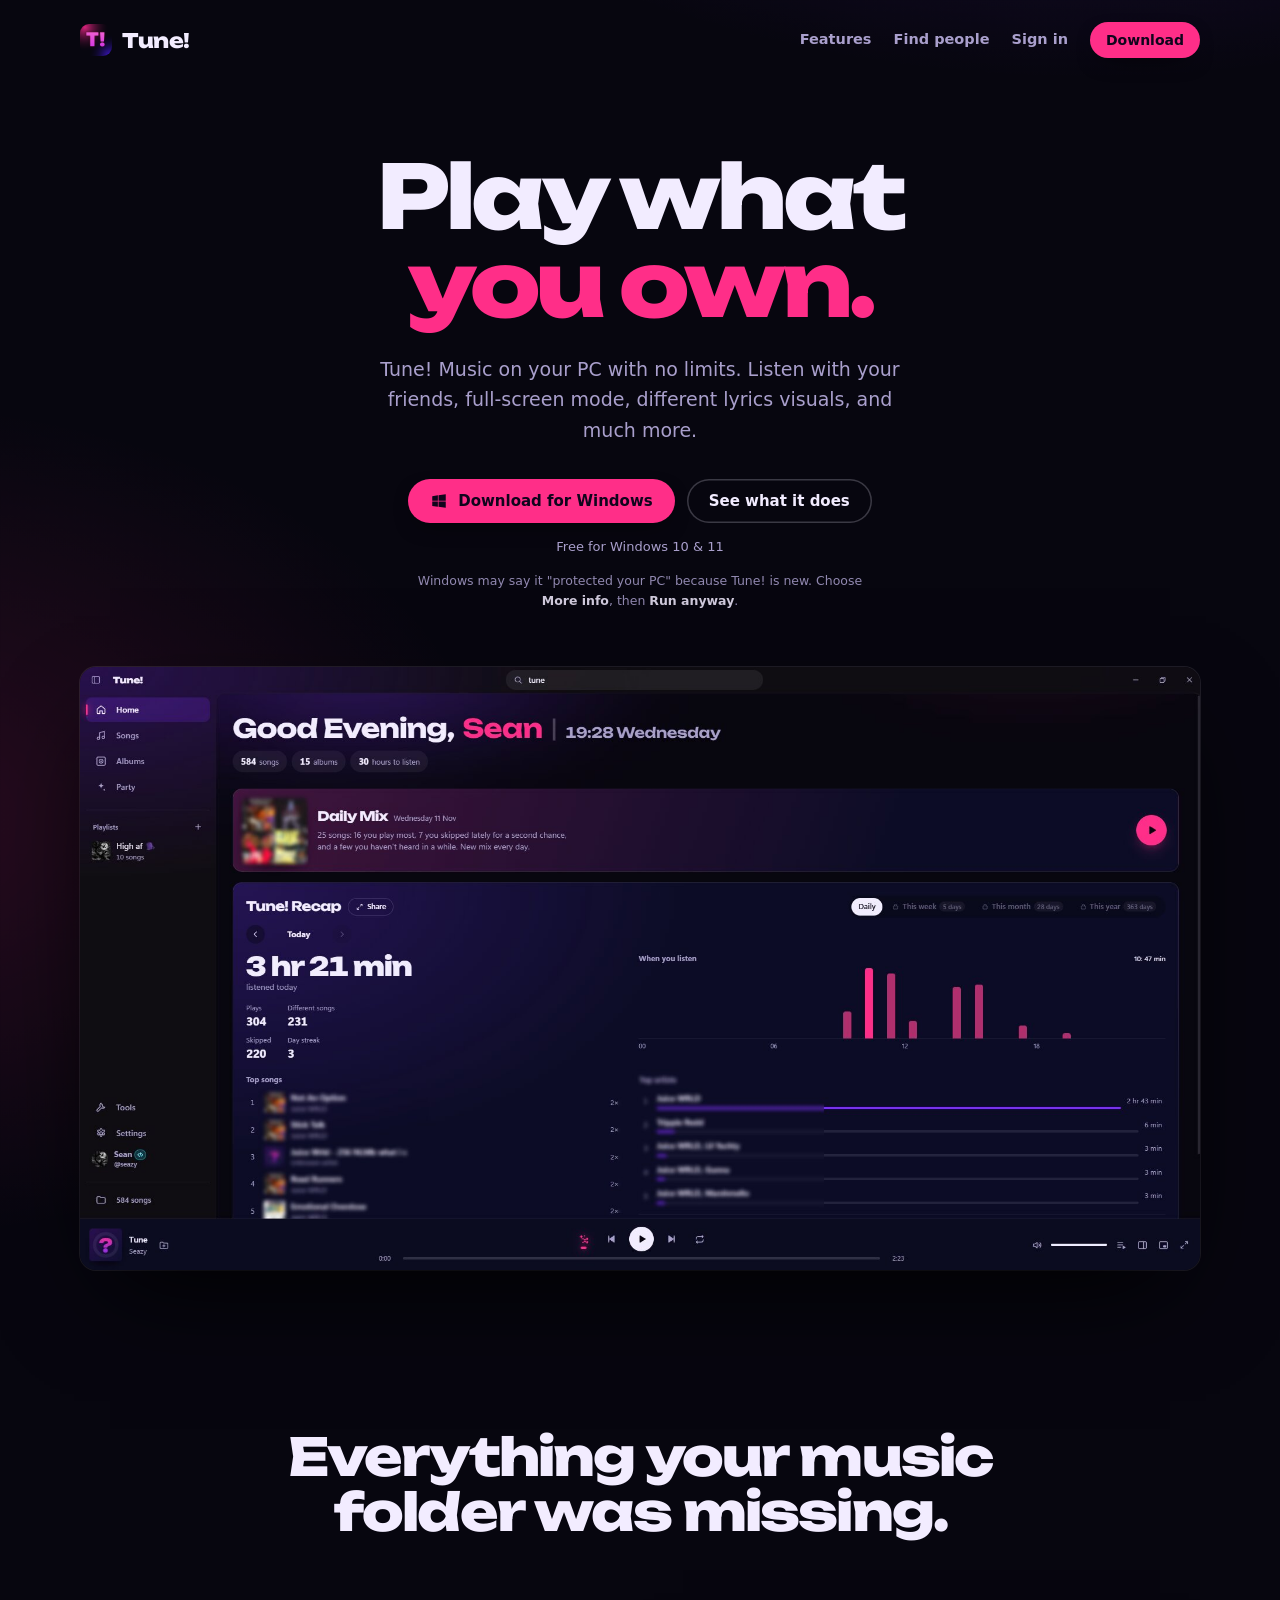
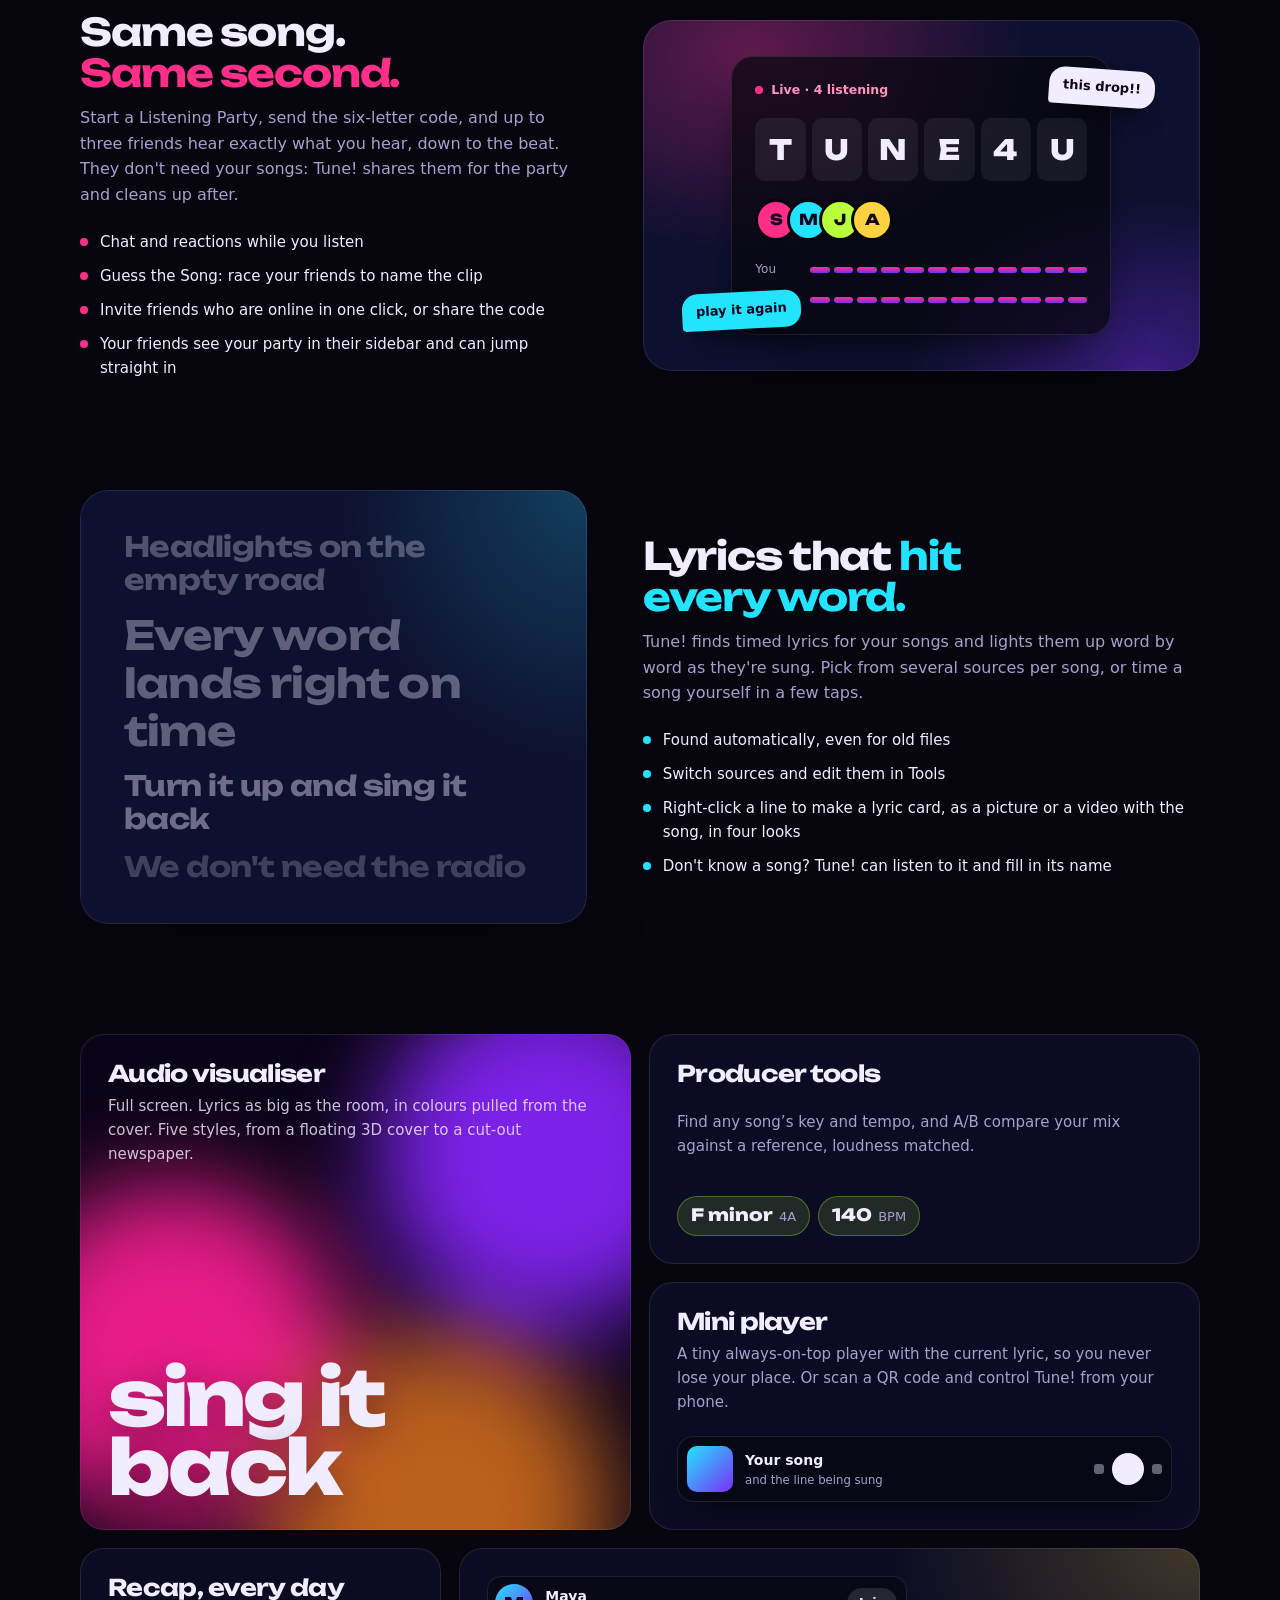
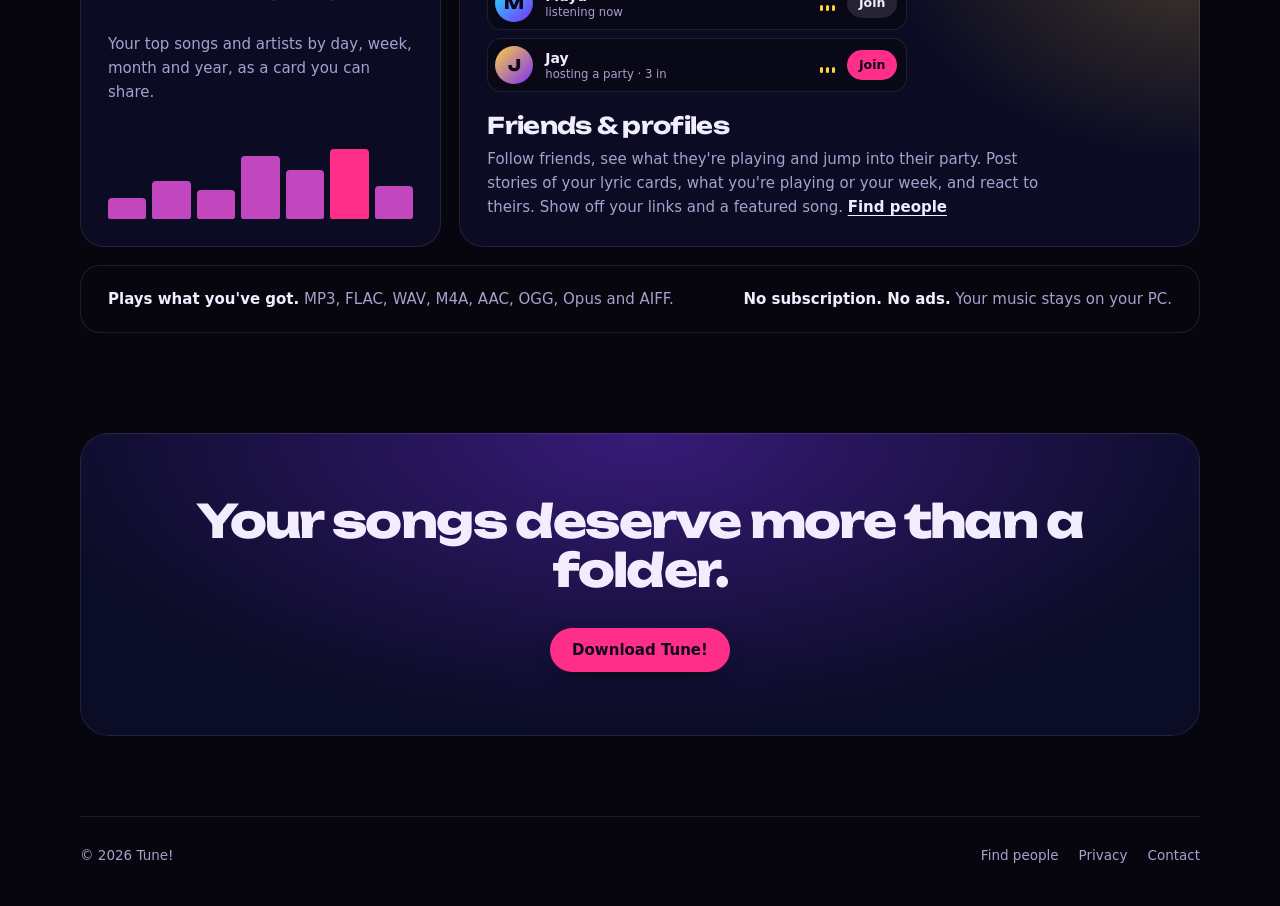
==== commit 9cdbe259: "Tune! 1.0.8: account page looks, new cosmetics, Guess the Song and phone remote" ====
--- a/index.html
+++ b/index.html
@@ -14,7 +14,7 @@
     <link rel="preconnect" href="https://fonts.googleapis.com" />
     <link rel="preconnect" href="https://fonts.gstatic.com" crossorigin />
     <link href="https://fonts.googleapis.com/css2?family=Unbounded:wght@600;700;800&display=swap" rel="stylesheet" />
-    <link rel="stylesheet" href="/style.css?v=13" />
+    <link rel="stylesheet" href="/style.css?v=14" />
   </head>
   <body>
     <div class="wrap">
@@ -59,6 +59,7 @@
               <p>Start a Listening Party, send the six-letter code, and up to three friends hear exactly what you hear, down to the beat. They don't need your songs: Tune! shares them for the party and cleans up after.</p>
               <ul class="ticks">
                 <li>Chat and reactions while you listen</li>
+                <li>Guess the Song: race your friends to name the clip</li>
                 <li>Invite friends who are online in one click, or share the code</li>
                 <li>Your friends see your party in their sidebar and can jump straight in</li>
               </ul>
@@ -122,7 +123,7 @@
 
             <article class="tile mini">
               <h3>Mini player</h3>
-              <p>A tiny always-on-top player with the current lyric, so you never lose your place.</p>
+              <p>A tiny always-on-top player with the current lyric, so you never lose your place. Or scan a QR code and control Tune! from your phone.</p>
               <div class="mini-vis" aria-hidden="true">
                 <span class="art"></span>
                 <span class="mini-text"><b>Your song</b><small>and the line being sung</small></span>
@@ -182,6 +183,6 @@
         })
         .catch(() => {});
     </script>
-    <script type="module" src="/js/tune.js?v=3"></script>
+    <script type="module" src="/js/tune.js?v=4"></script>
   </body>
 </html>
--- a/style.css
+++ b/style.css
@@ -1765,3 +1765,157 @@
 .card .chip.badge svg {
   color: var(--tc);
 }
+
+/* ── Account: your look (rings, banner effects, name styles) ── */
+.avatar-slot.ringed .av {
+  box-shadow: 0 0 0 4px var(--midnight);
+}
+.look-head {
+  display: flex;
+  align-items: baseline;
+  justify-content: space-between;
+}
+.look-head h2 {
+  margin-bottom: 6px;
+}
+.look .sub.small {
+  margin: 0 0 16px;
+  font-size: 14px;
+  color: var(--muted);
+}
+.look .tabs {
+  display: flex;
+  gap: 6px;
+  margin-bottom: 14px;
+}
+.look .tabs button {
+  height: 34px;
+  padding: 0 16px;
+  border: none;
+  border-radius: 999px;
+  background: rgba(255, 255, 255, 0.06);
+  color: var(--text);
+  font: inherit;
+  font-weight: 700;
+  cursor: pointer;
+}
+.look .tabs button[aria-selected="true"] {
+  background: var(--text);
+  color: #10051c;
+}
+.looks {
+  display: grid;
+  grid-template-columns: repeat(auto-fill, minmax(104px, 1fr));
+  gap: 8px;
+}
+.look-opt {
+  display: grid;
+  justify-items: center;
+  gap: 6px;
+  padding: 14px 6px 10px;
+  border: none;
+  border-radius: 14px;
+  background: rgba(255, 255, 255, 0.04);
+  box-shadow: inset 0 0 0 1px var(--line);
+  color: var(--text);
+  font: inherit;
+  cursor: pointer;
+  transition:
+    background 0.2s,
+    box-shadow 0.2s,
+    transform 0.2s;
+}
+.look-opt:hover:not(:disabled) {
+  background: rgba(255, 255, 255, 0.08);
+  transform: translateY(-1px);
+}
+.look-opt[aria-checked="true"] {
+  background: color-mix(in oklab, var(--accent, var(--pink)) 14%, transparent);
+  box-shadow: inset 0 0 0 2px var(--accent, var(--pink));
+}
+.look-opt:disabled {
+  cursor: default;
+  opacity: 0.5;
+}
+.look-opt b {
+  font-size: 13px;
+}
+.look-opt small {
+  display: inline-flex;
+  align-items: center;
+  gap: 3px;
+  font-size: 11px;
+  color: var(--muted);
+}
+.look-opt .swatch {
+  height: 44px;
+  display: grid;
+  place-items: center;
+}
+.look-opt .mini-av {
+  display: block;
+  width: 30px;
+  height: 30px;
+  border-radius: 50%;
+  background: linear-gradient(135deg, var(--accent, var(--pink)), var(--violet, #7b2ff7));
+}
+.look-opt .mini-banner {
+  position: relative;
+  display: block;
+  width: 84px;
+  height: 40px;
+  overflow: hidden;
+  border-radius: 8px;
+  background: linear-gradient(120deg, color-mix(in oklab, var(--accent, var(--pink)) 45%, #1a1240), #1a1240);
+}
+.look-opt .fx-name {
+  font: 800 24px var(--display);
+}
+.dia-row:not(:empty) {
+  margin-top: 12px;
+}
+.dia-row .dia {
+  display: flex;
+  align-items: center;
+  gap: 12px;
+  padding: 12px 14px;
+  border-radius: 14px;
+  background: linear-gradient(120deg, rgba(159, 243, 255, 0.1), rgba(201, 184, 255, 0.08));
+  box-shadow: inset 0 0 0 1px rgba(159, 243, 255, 0.3);
+  cursor: pointer;
+}
+.dia-row .dia.locked {
+  cursor: default;
+  opacity: 0.6;
+}
+.dia-row .gem {
+  font-size: 20px;
+  color: #9ff3ff;
+}
+.dia-row .dia span:last-child {
+  display: grid;
+}
+.dia-row small {
+  font-size: 12px;
+  color: var(--muted);
+}
+.dia-row input {
+  width: 18px;
+  height: 18px;
+  accent-color: #9ff3ff;
+}
+.look .fine {
+  margin: 14px 0 0;
+  text-align: left;
+}
+.look-saved {
+  font-size: 13px;
+  font-weight: 700;
+  color: #3dffa8;
+}
+.dia-row .dia.locked input {
+  display: none;
+}
+.avatar-slot.ringed {
+  margin-bottom: 8px;
+}
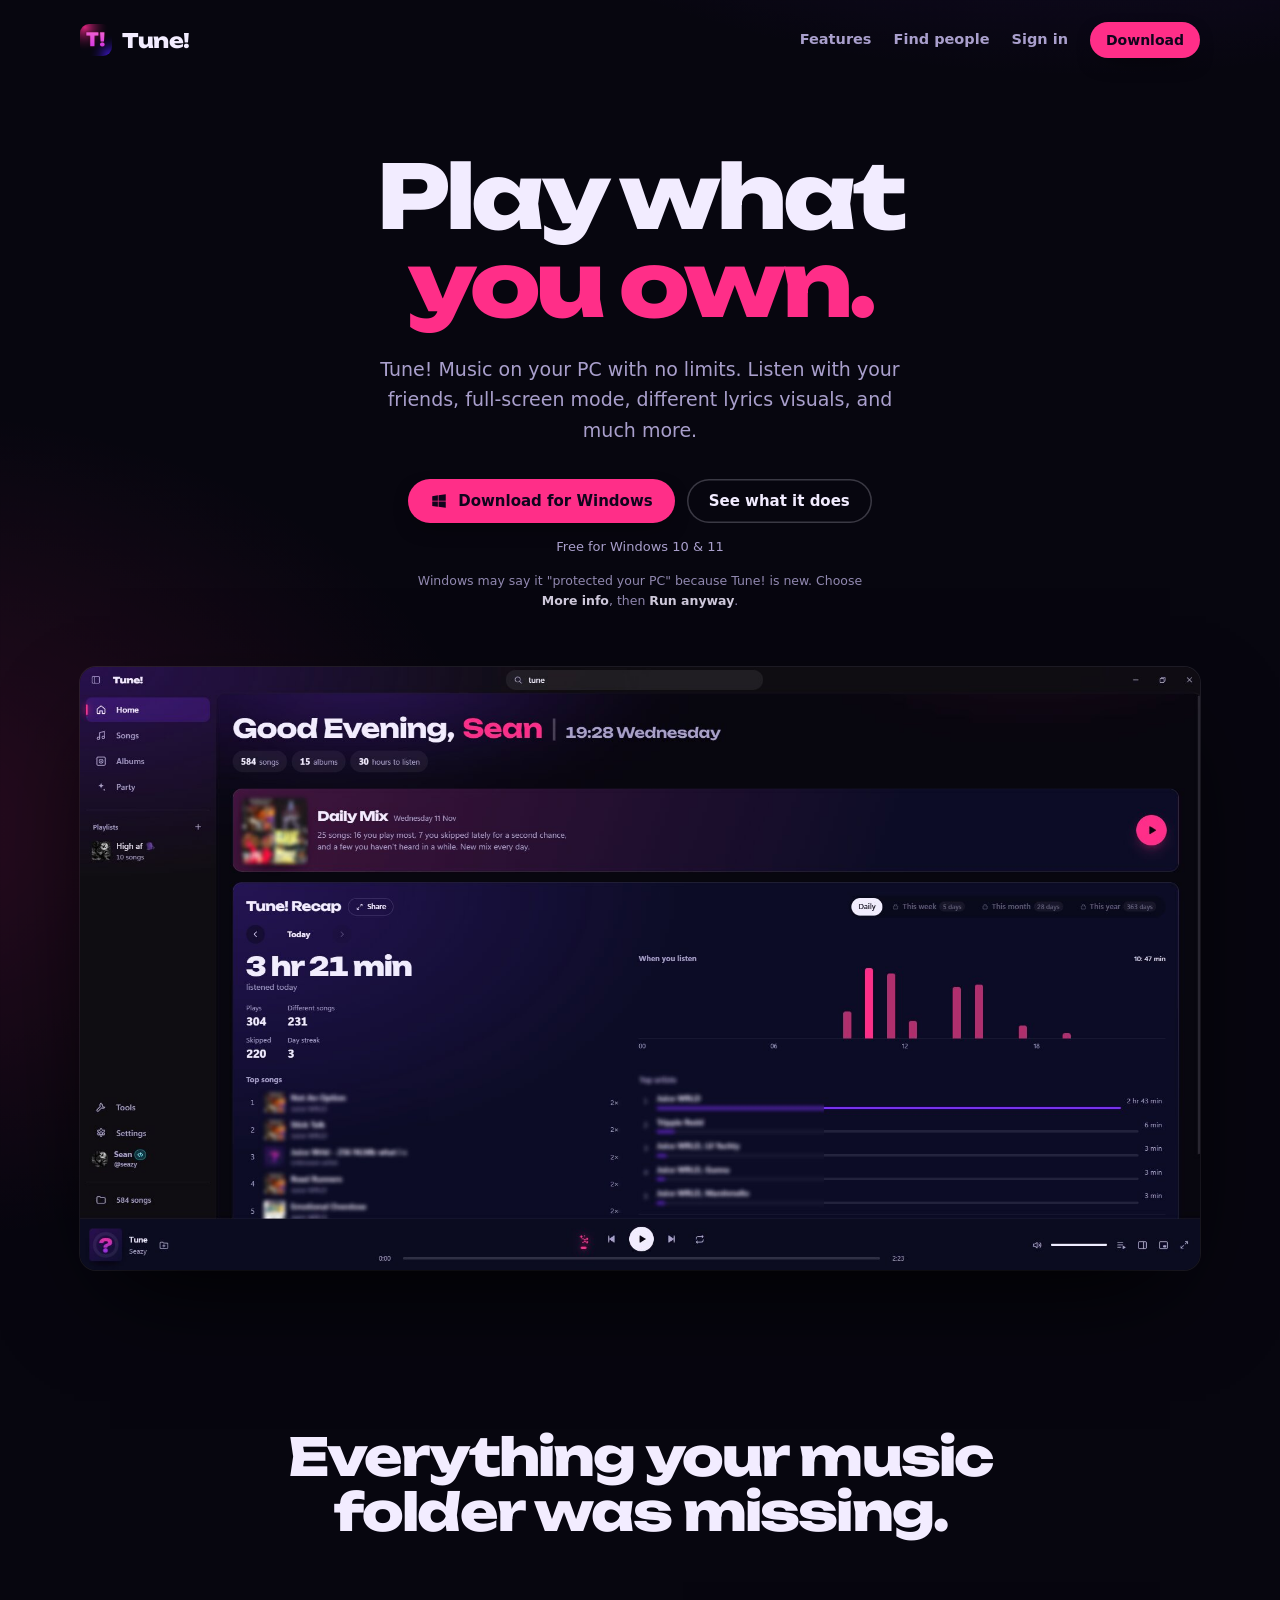
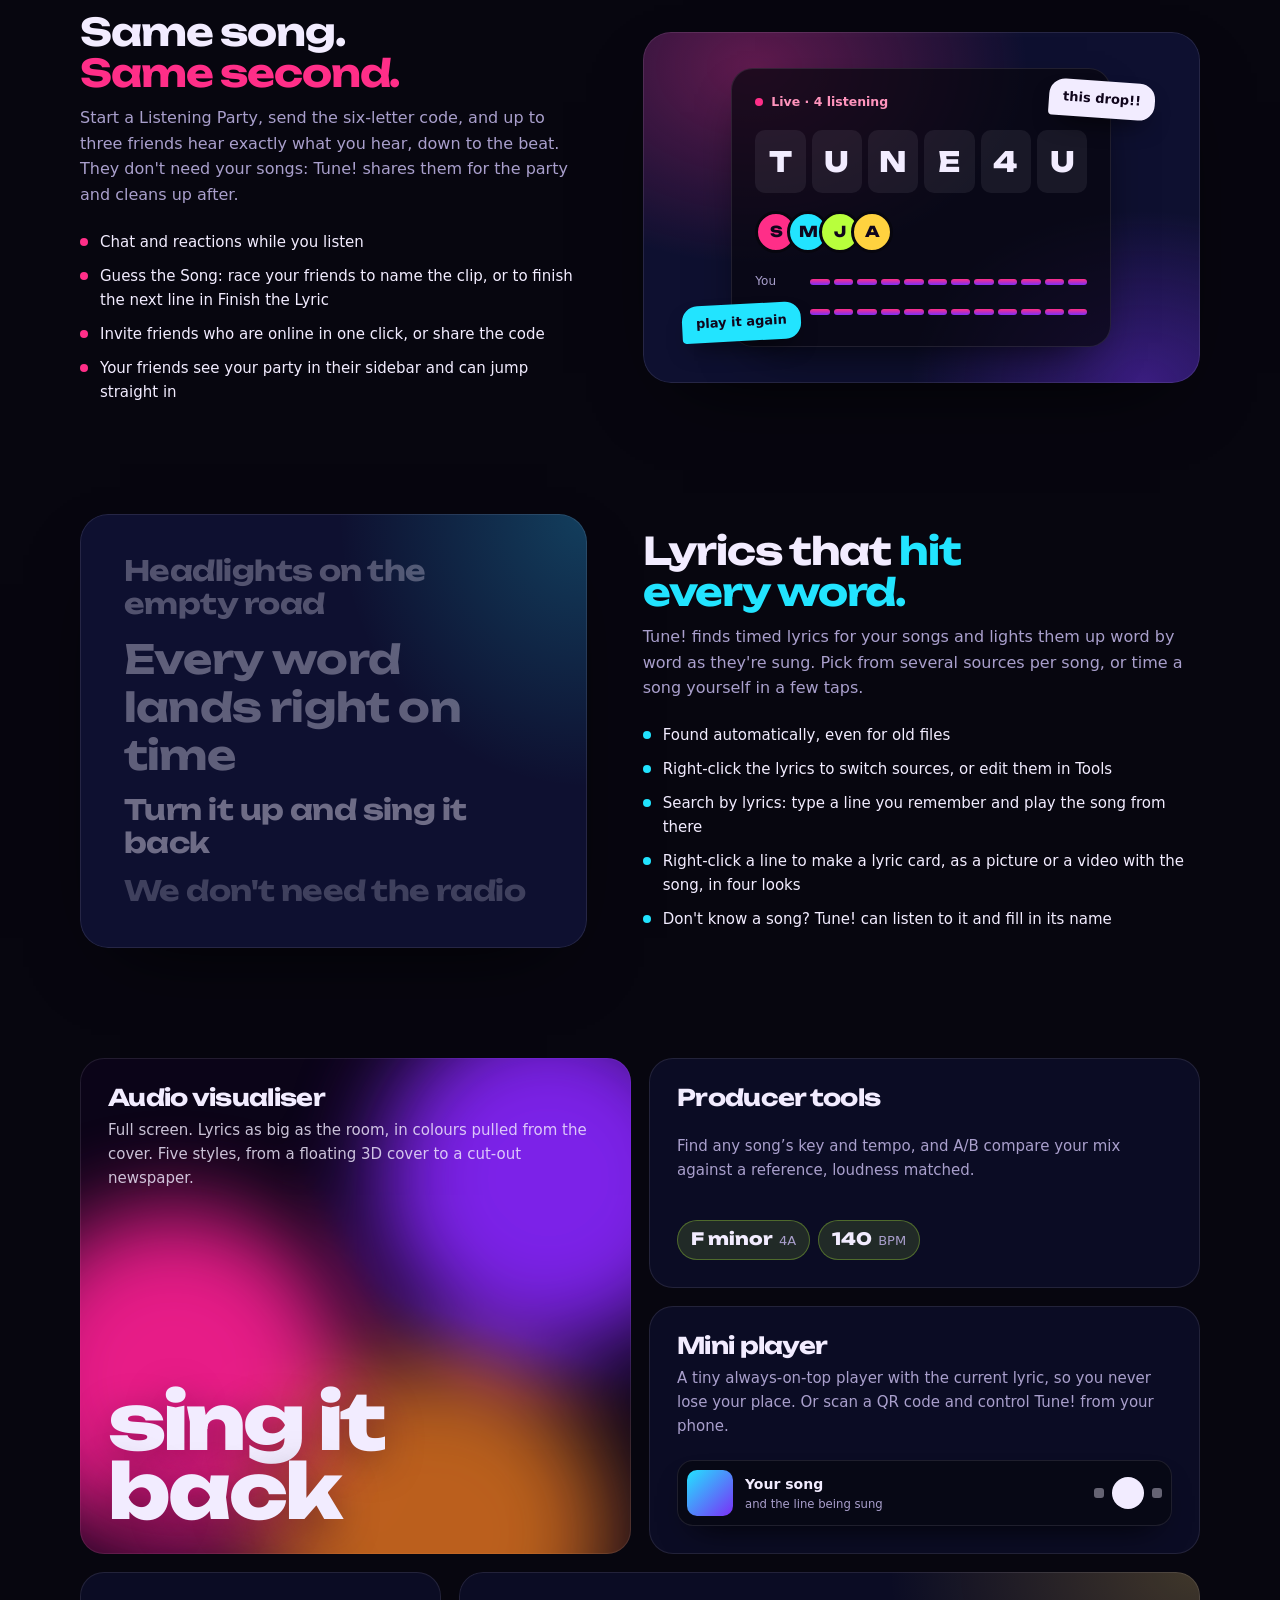
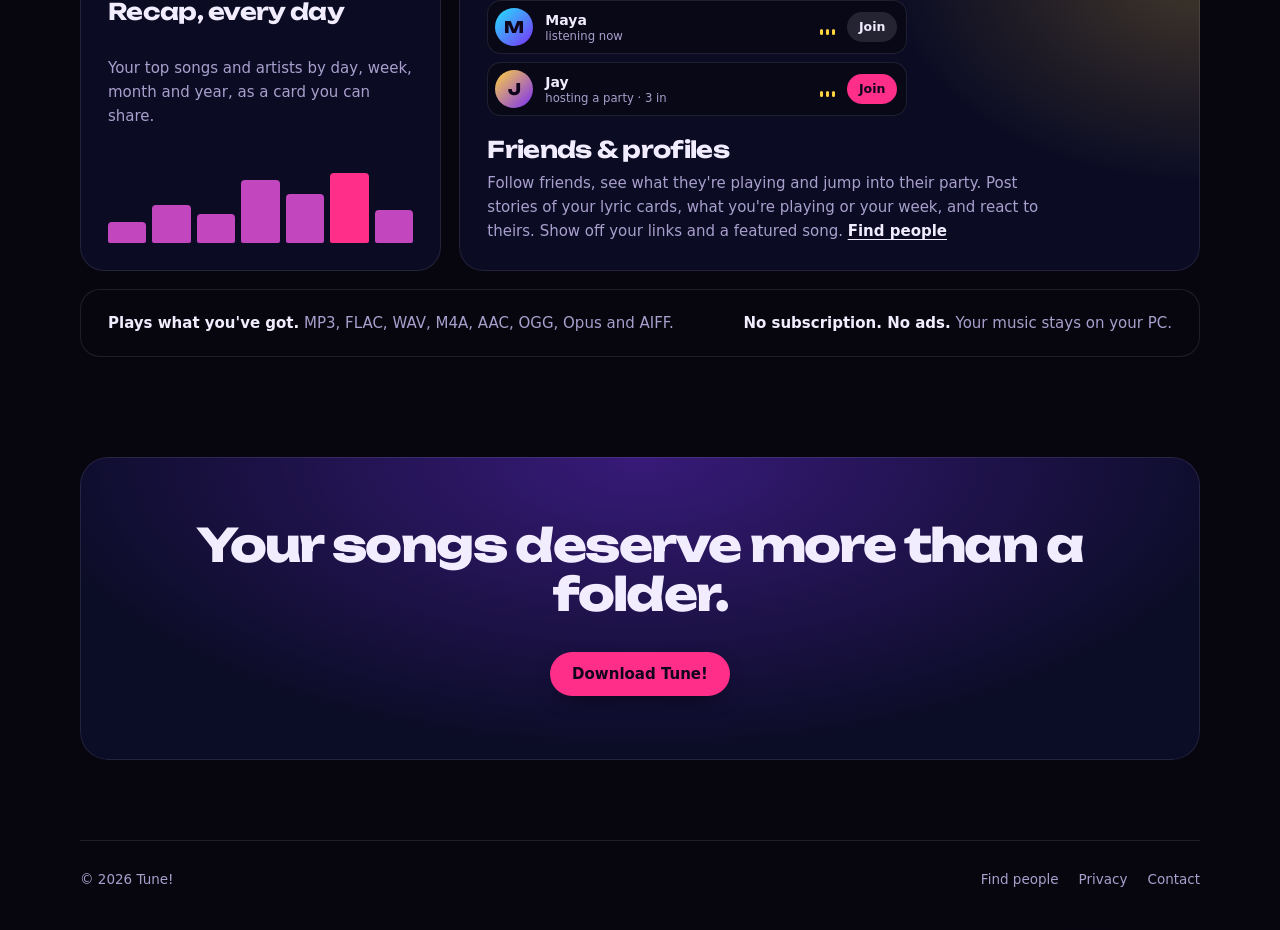
==== commit c53f90ca: "Search by lyrics, Finish the Lyric and source switching (Tune! 1.1.4)" ====
--- a/index.html
+++ b/index.html
@@ -59,7 +59,7 @@
               <p>Start a Listening Party, send the six-letter code, and up to three friends hear exactly what you hear, down to the beat. They don't need your songs: Tune! shares them for the party and cleans up after.</p>
               <ul class="ticks">
                 <li>Chat and reactions while you listen</li>
-                <li>Guess the Song: race your friends to name the clip</li>
+                <li>Guess the Song: race your friends to name the clip, or to finish the next line in Finish the Lyric</li>
                 <li>Invite friends who are online in one click, or share the code</li>
                 <li>Your friends see your party in their sidebar and can jump straight in</li>
               </ul>
@@ -88,7 +88,8 @@
               <p>Tune! finds timed lyrics for your songs and lights them up word by word as they're sung. Pick from several sources per song, or time a song yourself in a few taps.</p>
               <ul class="ticks">
                 <li>Found automatically, even for old files</li>
-                <li>Switch sources and edit them in Tools</li>
+                <li>Right-click the lyrics to switch sources, or edit them in Tools</li>
+                <li>Search by lyrics: type a line you remember and play the song from there</li>
                 <li>Right-click a line to make a lyric card, as a picture or a video with the song, in four looks</li>
                 <li>Don't know a song? Tune! can listen to it and fill in its name</li>
               </ul>
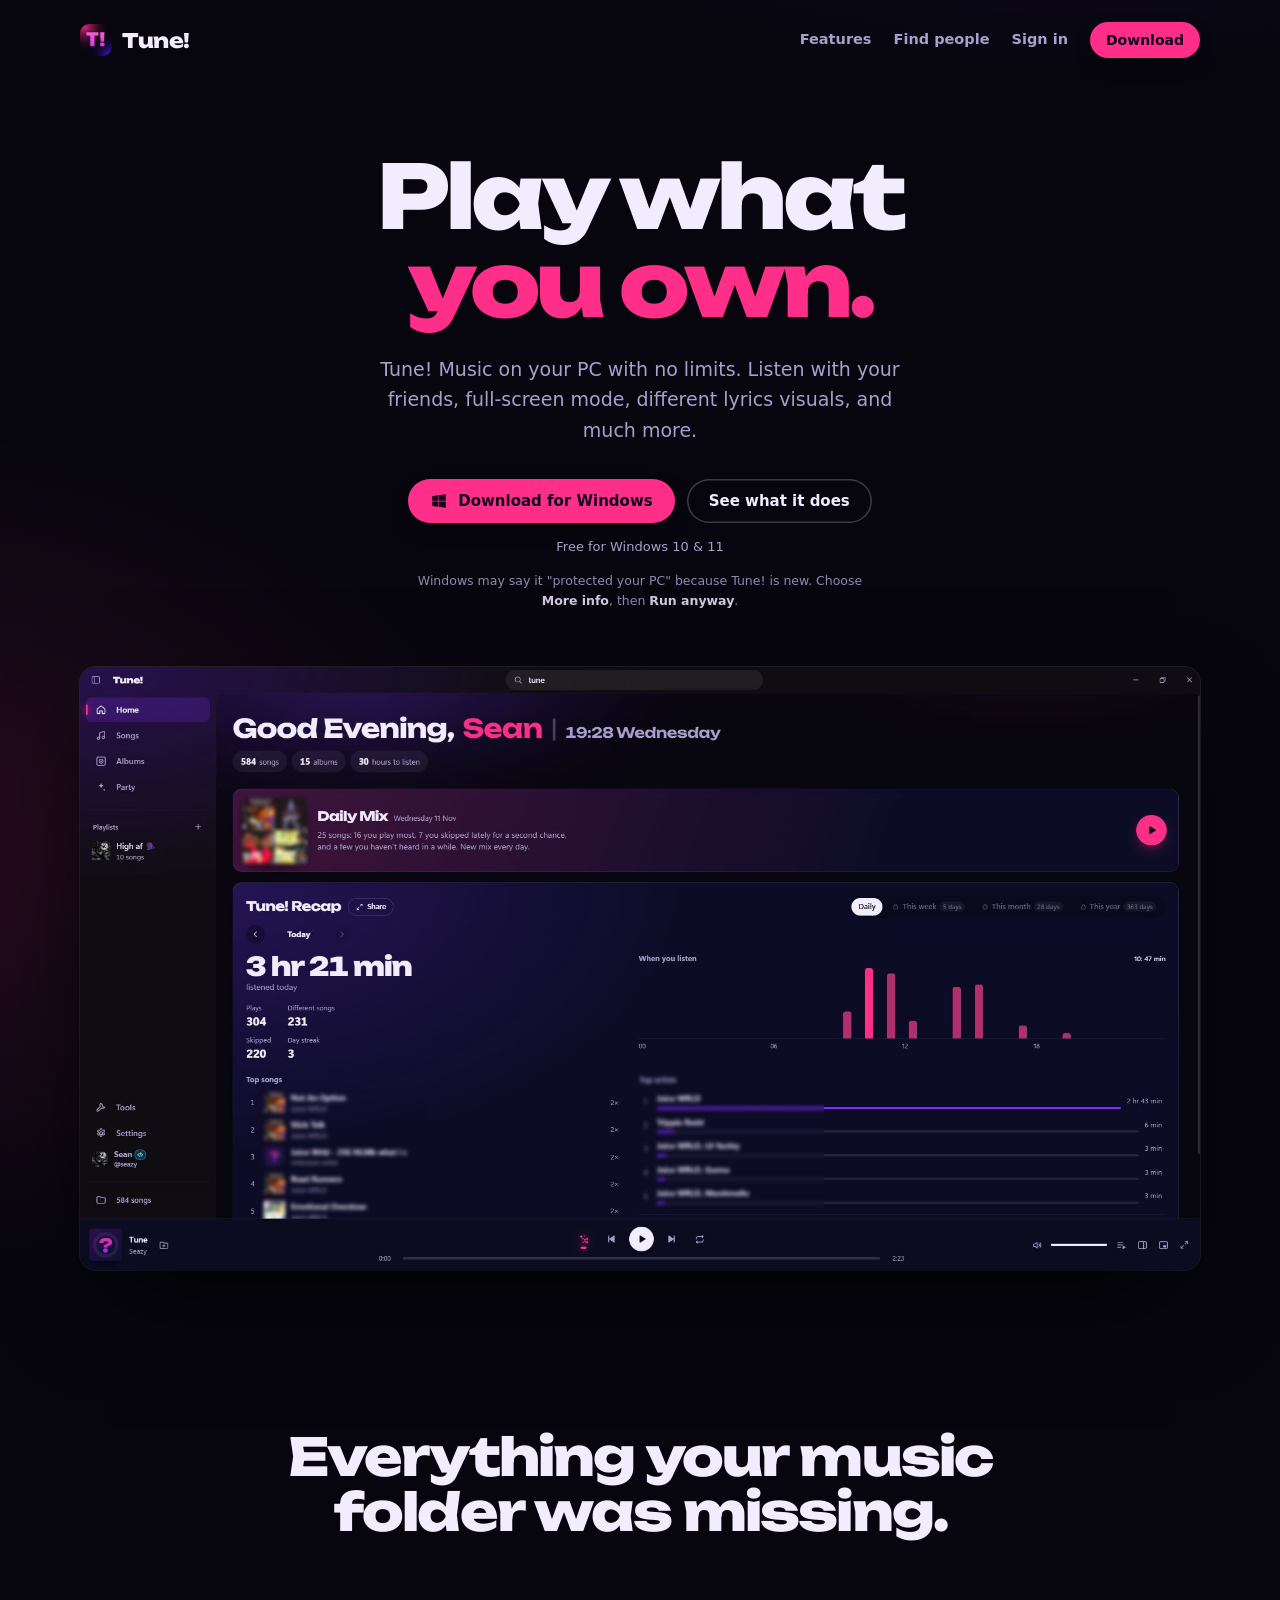
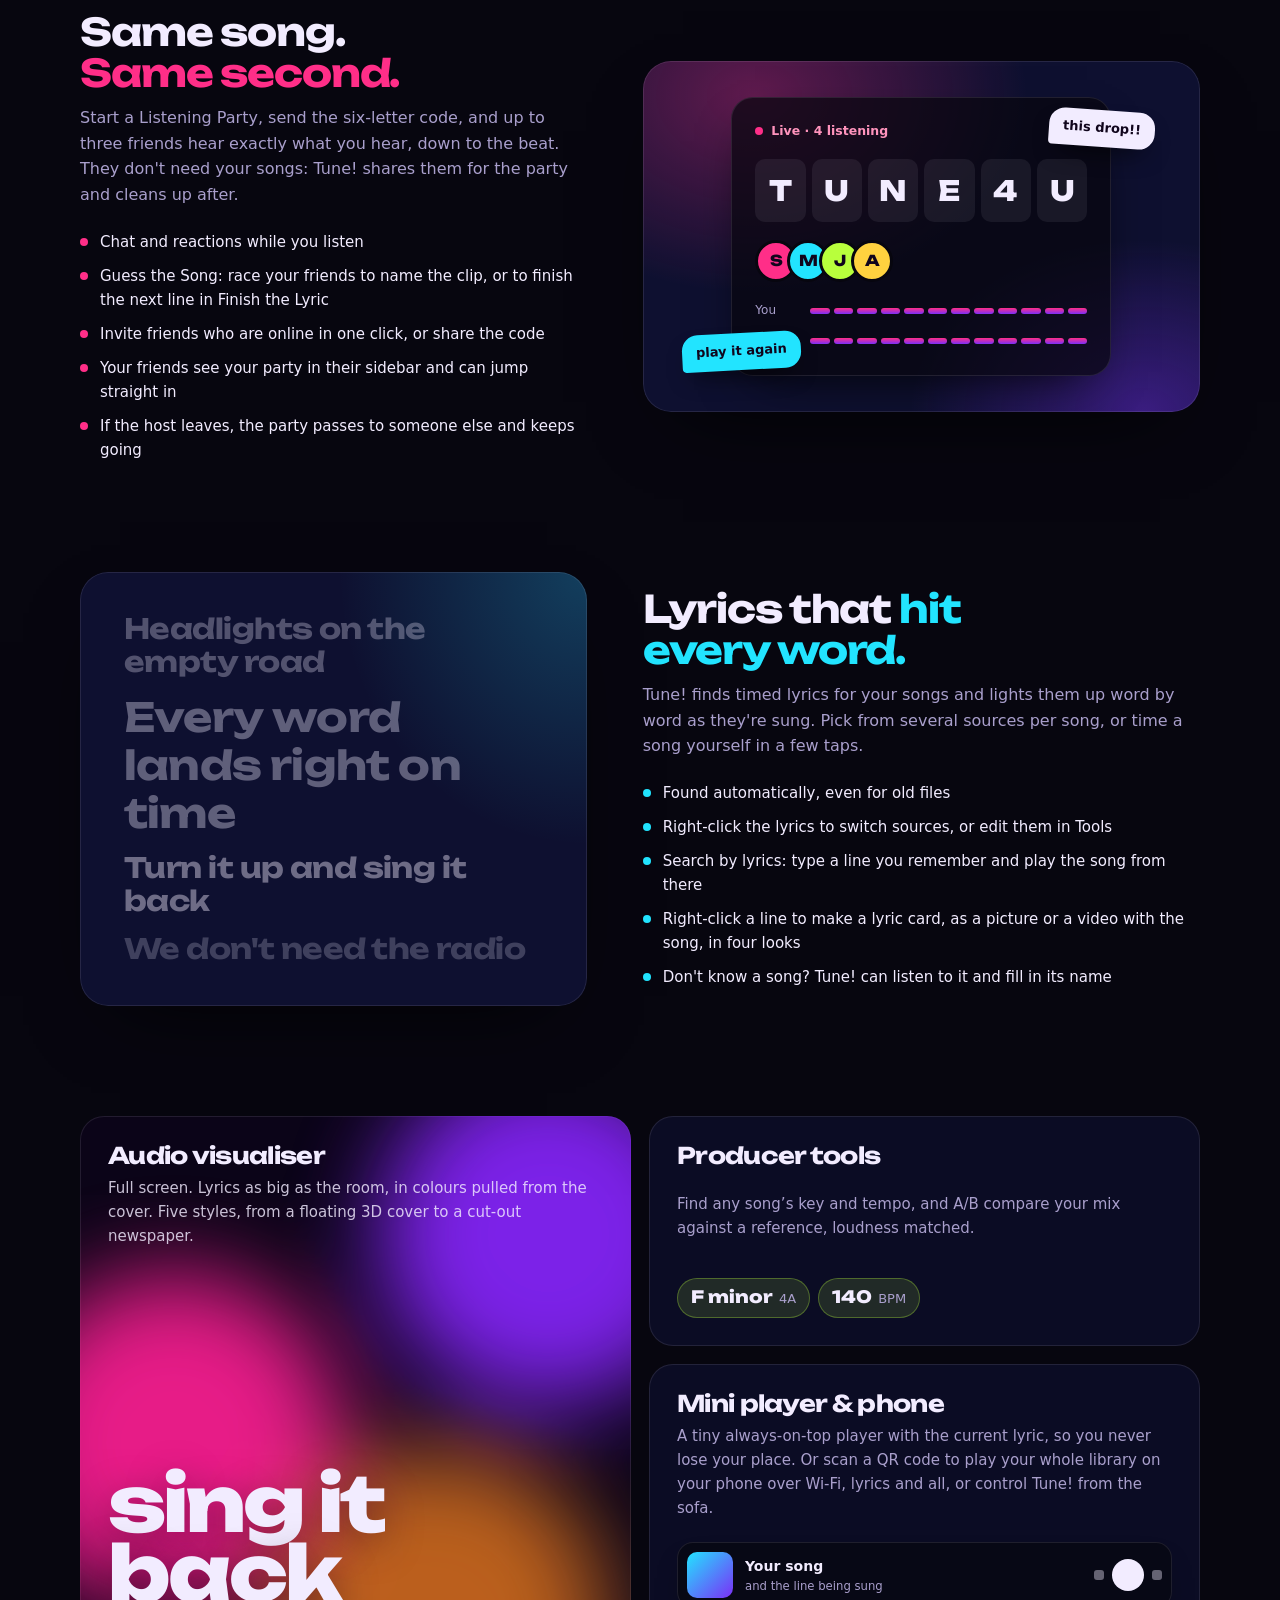
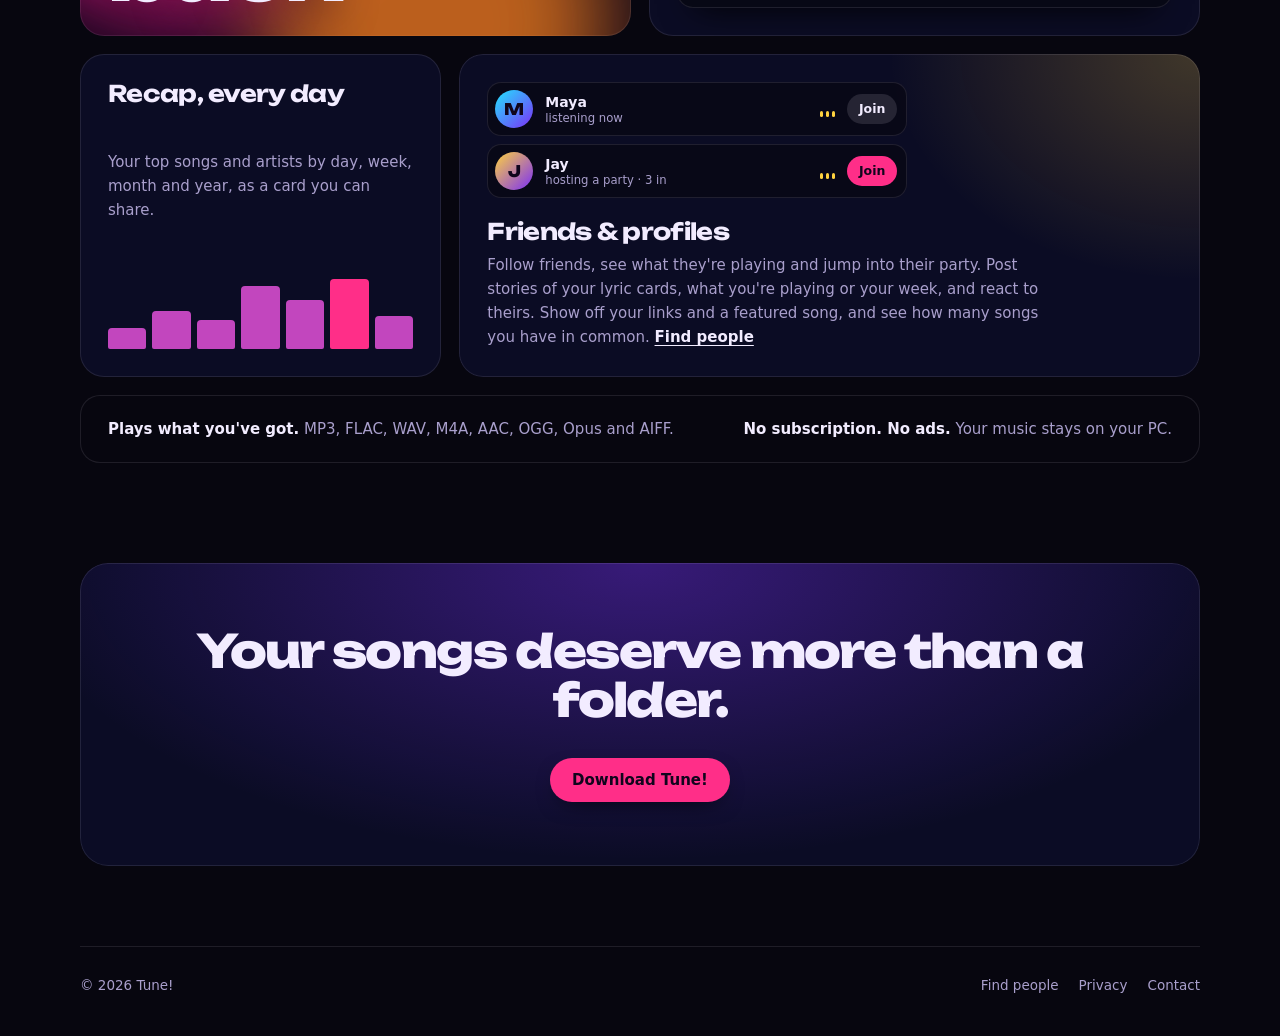
==== commit 4418746b: "Site: phone library playback, party handover, songs in common (Tune! 1.1.5)" ====
--- a/index.html
+++ b/index.html
@@ -62,6 +62,7 @@
                 <li>Guess the Song: race your friends to name the clip, or to finish the next line in Finish the Lyric</li>
                 <li>Invite friends who are online in one click, or share the code</li>
                 <li>Your friends see your party in their sidebar and can jump straight in</li>
+                <li>If the host leaves, the party passes to someone else and keeps going</li>
               </ul>
             </div>
             <div class="vis party-vis" aria-hidden="true">
@@ -123,8 +124,8 @@
             </article>
 
             <article class="tile mini">
-              <h3>Mini player</h3>
-              <p>A tiny always-on-top player with the current lyric, so you never lose your place. Or scan a QR code and control Tune! from your phone.</p>
+              <h3>Mini player &amp; phone</h3>
+              <p>A tiny always-on-top player with the current lyric, so you never lose your place. Or scan a QR code to play your whole library on your phone over Wi-Fi, lyrics and all, or control Tune! from the sofa.</p>
               <div class="mini-vis" aria-hidden="true">
                 <span class="art"></span>
                 <span class="mini-text"><b>Your song</b><small>and the line being sung</small></span>
@@ -144,7 +145,7 @@
                 <li><span class="av" style="--s: 38px; --a: #ffd23f">J</span><span><b>Jay</b><small>hosting a party · 3 in</small></span><span class="eq"><i></i><i></i><i></i></span><span class="pill hot">Join</span></li>
               </ul>
               <h3>Friends &amp; profiles</h3>
-              <p>Follow friends, see what they're playing and jump into their party. Post stories of your lyric cards, what you're playing or your week, and react to theirs. Show off your links and a featured song. <a href="/people">Find people</a></p>
+              <p>Follow friends, see what they're playing and jump into their party. Post stories of your lyric cards, what you're playing or your week, and react to theirs. Show off your links and a featured song, and see how many songs you have in common. <a href="/people">Find people</a></p>
             </article>
           </div>
 
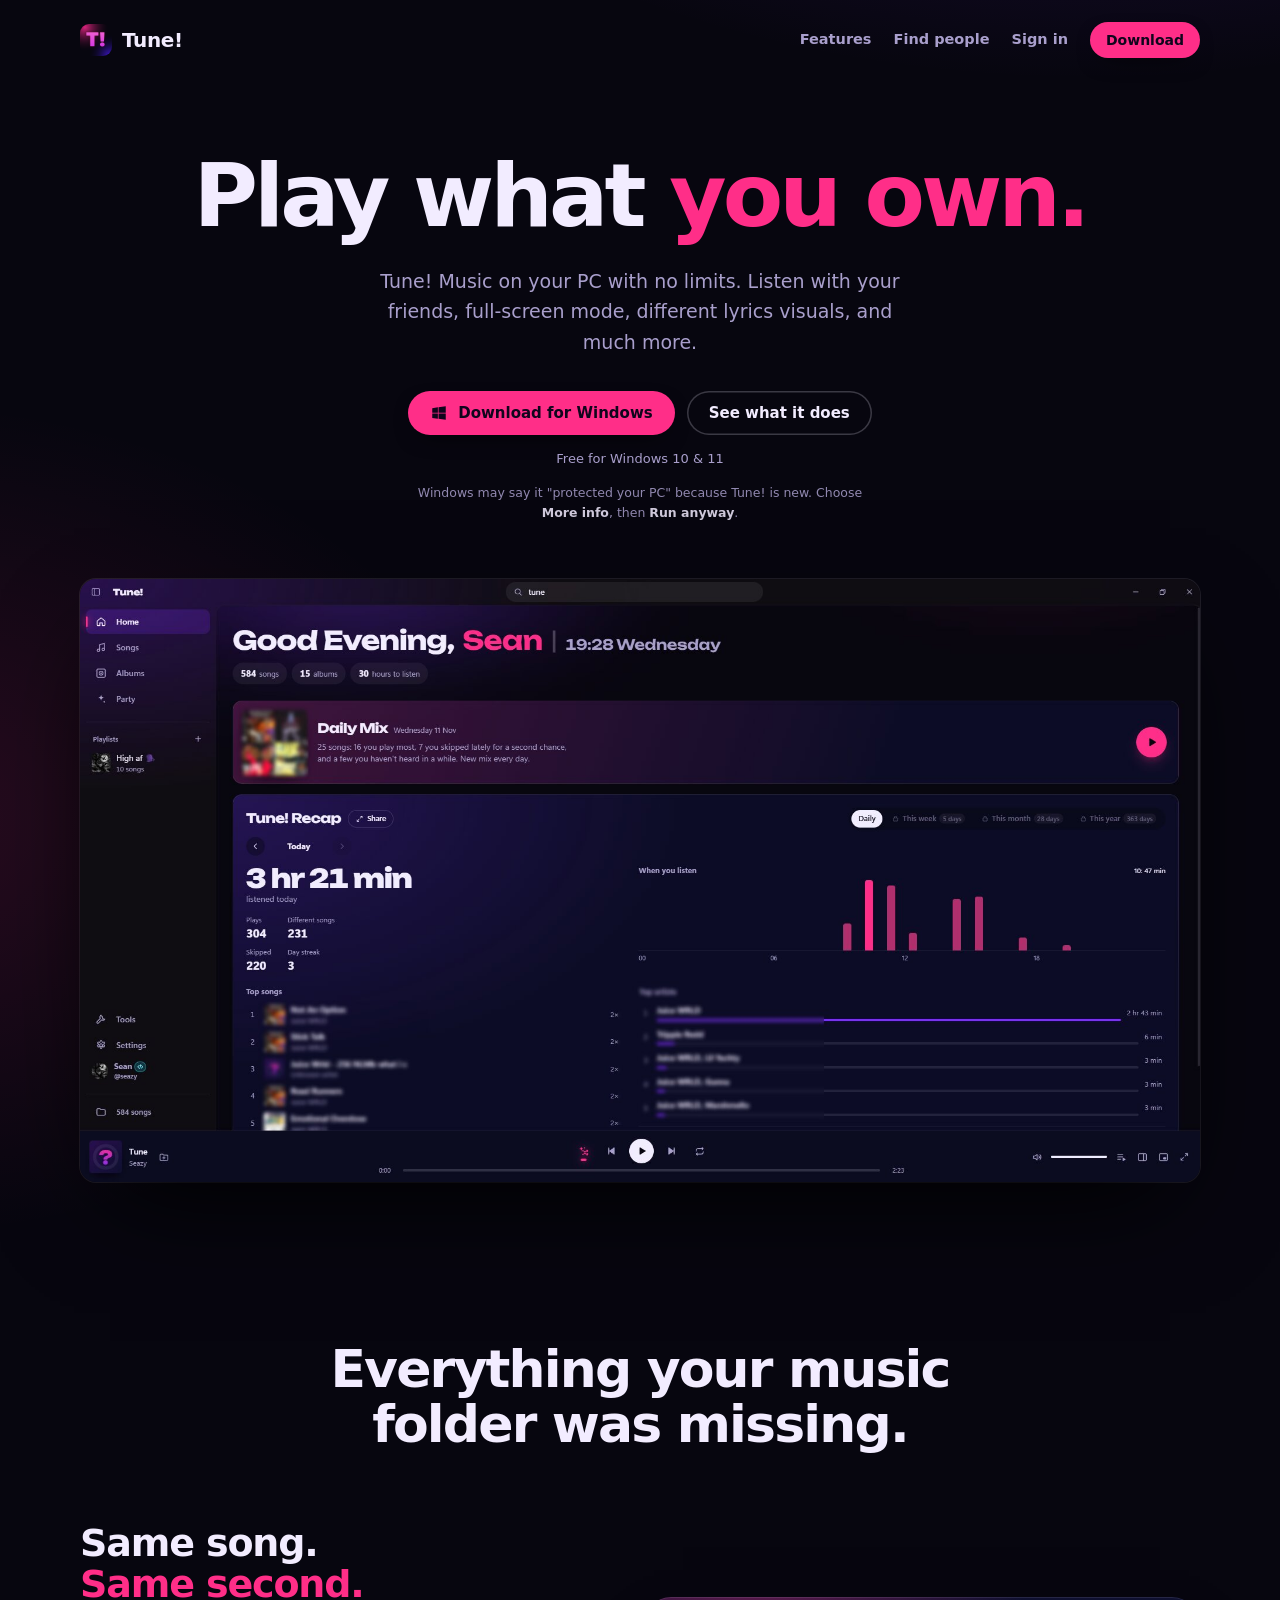
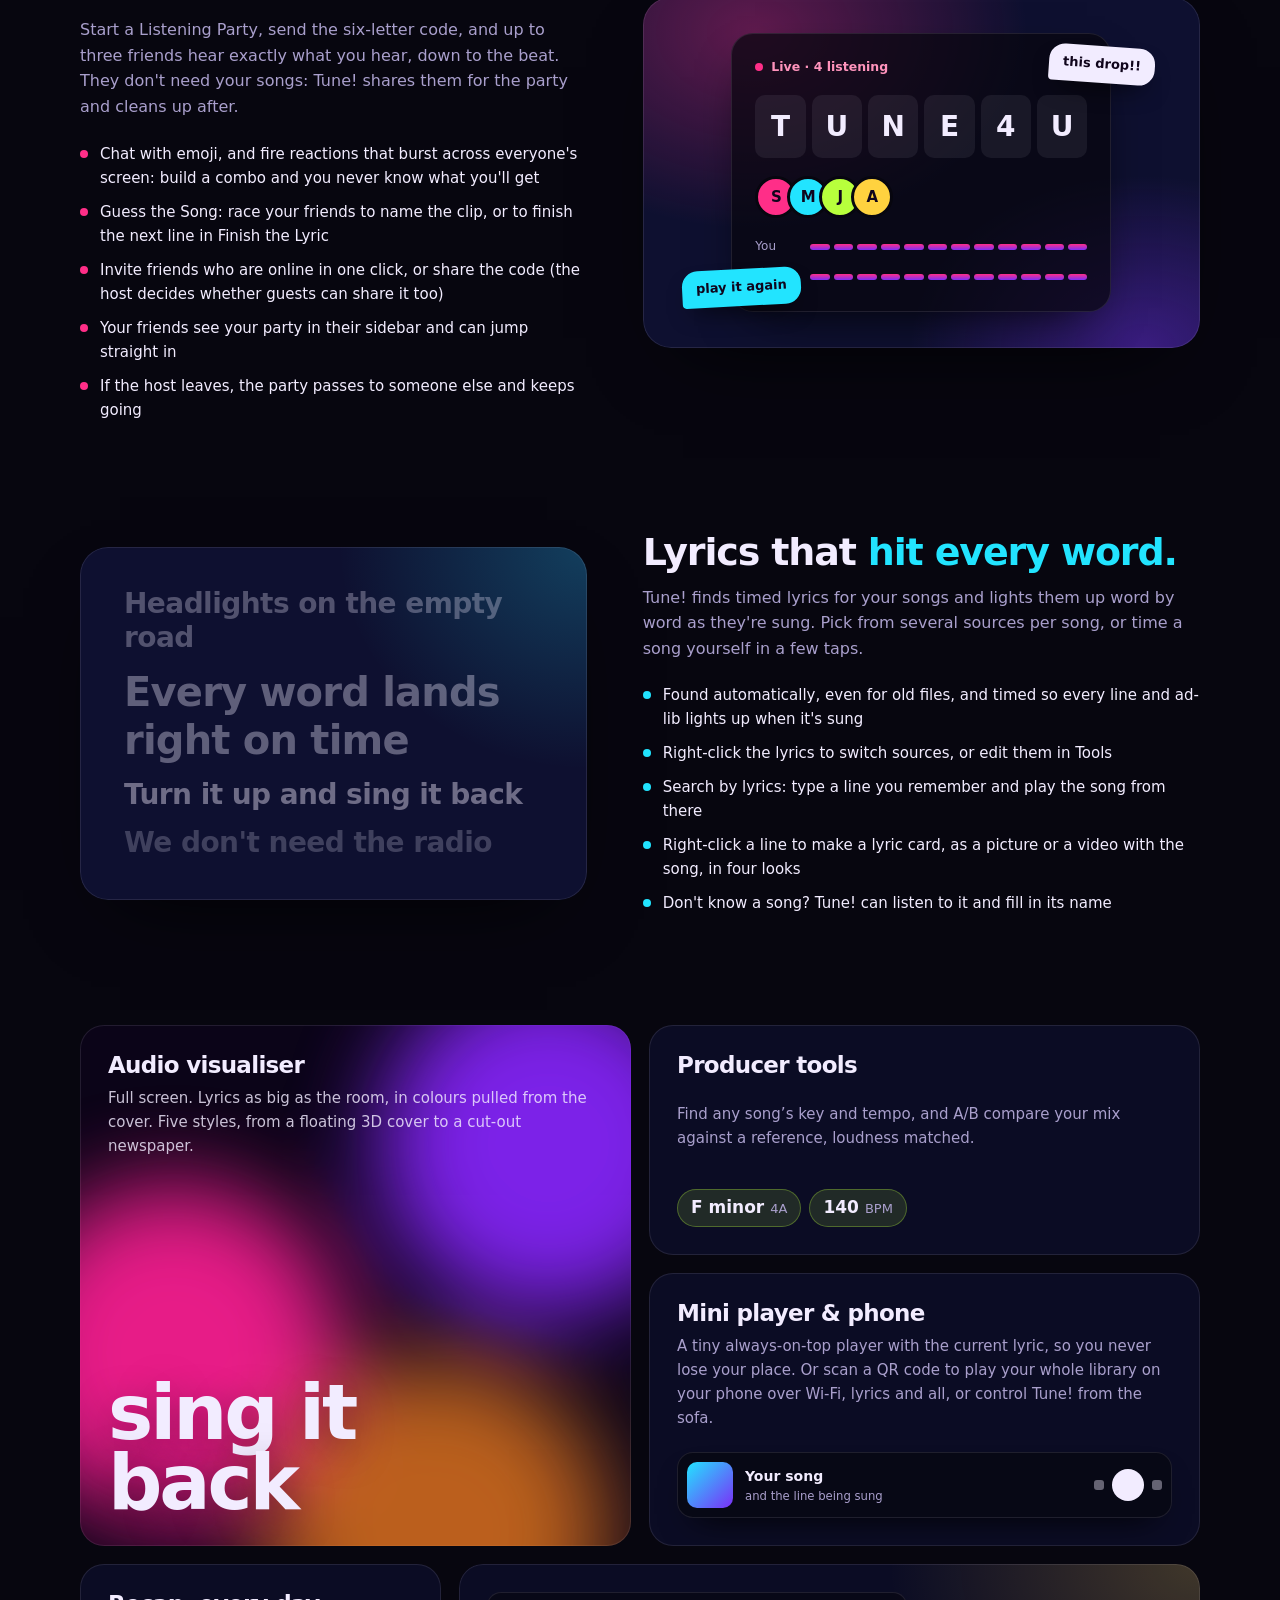
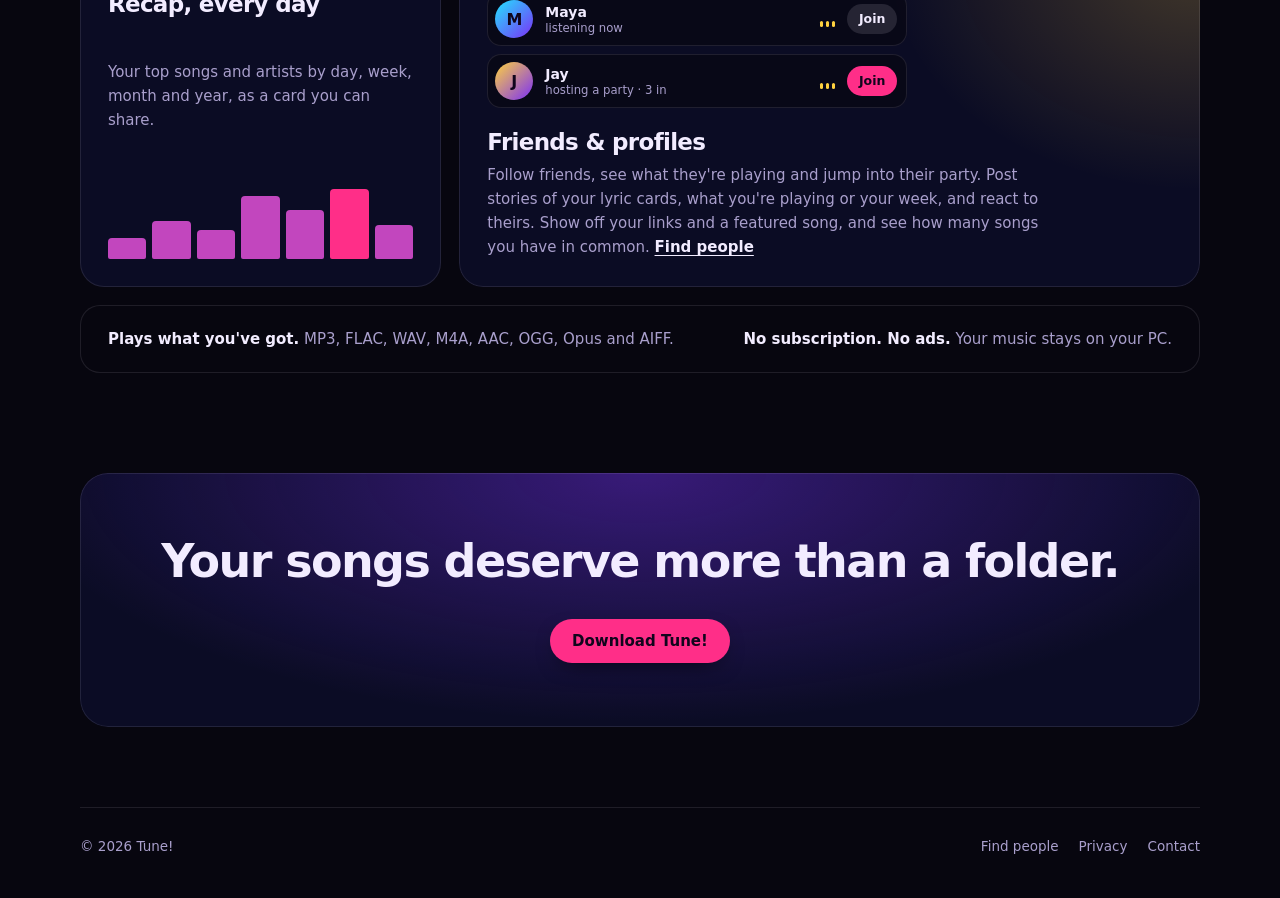
==== commit 95c09e32: "Site: security policy on every page, safer escaping, 1.1.7 features" ====
--- a/index.html
+++ b/index.html
@@ -2,6 +2,7 @@
 <html lang="en">
   <head>
     <meta charset="utf-8" />
+    <meta http-equiv="Content-Security-Policy" content="default-src 'self'; script-src 'self' https://cdn.jsdelivr.net https://challenges.cloudflare.com 'sha256-vNg6JF3dXAOIeesdAkCbAJtZ7PDIe3GNikkZtX9NpI8='; style-src 'self' 'unsafe-inline' https://fonts.googleapis.com; font-src 'self' https://fonts.gstatic.com; img-src 'self' data: blob: https://dhawbwlaiypaddpnjaav.supabase.co; connect-src 'self' https://dhawbwlaiypaddpnjaav.supabase.co wss://dhawbwlaiypaddpnjaav.supabase.co https://api.github.com https://cdn.jsdelivr.net https://challenges.cloudflare.com; frame-src https://challenges.cloudflare.com; object-src 'none'; base-uri 'self'; form-action 'self'" />
     <meta name="viewport" content="width=device-width, initial-scale=1" />
     <title>Tune! · play what you own</title>
     <meta name="description" content="Tune! is a free music player for Windows that makes your own music files feel brand new: word-by-word lyrics, a full-screen audio visualiser, and Listening Parties with friends." />
@@ -58,9 +59,9 @@
               <h3>Same song. <span style="--c: var(--pink)">Same second.</span></h3>
               <p>Start a Listening Party, send the six-letter code, and up to three friends hear exactly what you hear, down to the beat. They don't need your songs: Tune! shares them for the party and cleans up after.</p>
               <ul class="ticks">
-                <li>Chat and reactions while you listen</li>
+                <li>Chat with emoji, and fire reactions that burst across everyone's screen: build a combo and you never know what you'll get</li>
                 <li>Guess the Song: race your friends to name the clip, or to finish the next line in Finish the Lyric</li>
-                <li>Invite friends who are online in one click, or share the code</li>
+                <li>Invite friends who are online in one click, or share the code (the host decides whether guests can share it too)</li>
                 <li>Your friends see your party in their sidebar and can jump straight in</li>
                 <li>If the host leaves, the party passes to someone else and keeps going</li>
               </ul>
@@ -88,7 +89,7 @@
               <h3>Lyrics that <span style="--c: var(--cyan)">hit every word.</span></h3>
               <p>Tune! finds timed lyrics for your songs and lights them up word by word as they're sung. Pick from several sources per song, or time a song yourself in a few taps.</p>
               <ul class="ticks">
-                <li>Found automatically, even for old files</li>
+                <li>Found automatically, even for old files, and timed so every line and ad-lib lights up when it's sung</li>
                 <li>Right-click the lyrics to switch sources, or edit them in Tools</li>
                 <li>Search by lyrics: type a line you remember and play the song from there</li>
                 <li>Right-click a line to make a lyric card, as a picture or a video with the song, in four looks</li>
@@ -185,6 +186,6 @@
         })
         .catch(() => {});
     </script>
-    <script type="module" src="/js/tune.js?v=4"></script>
+    <script type="module" src="/js/tune.js?v=5"></script>
   </body>
 </html>
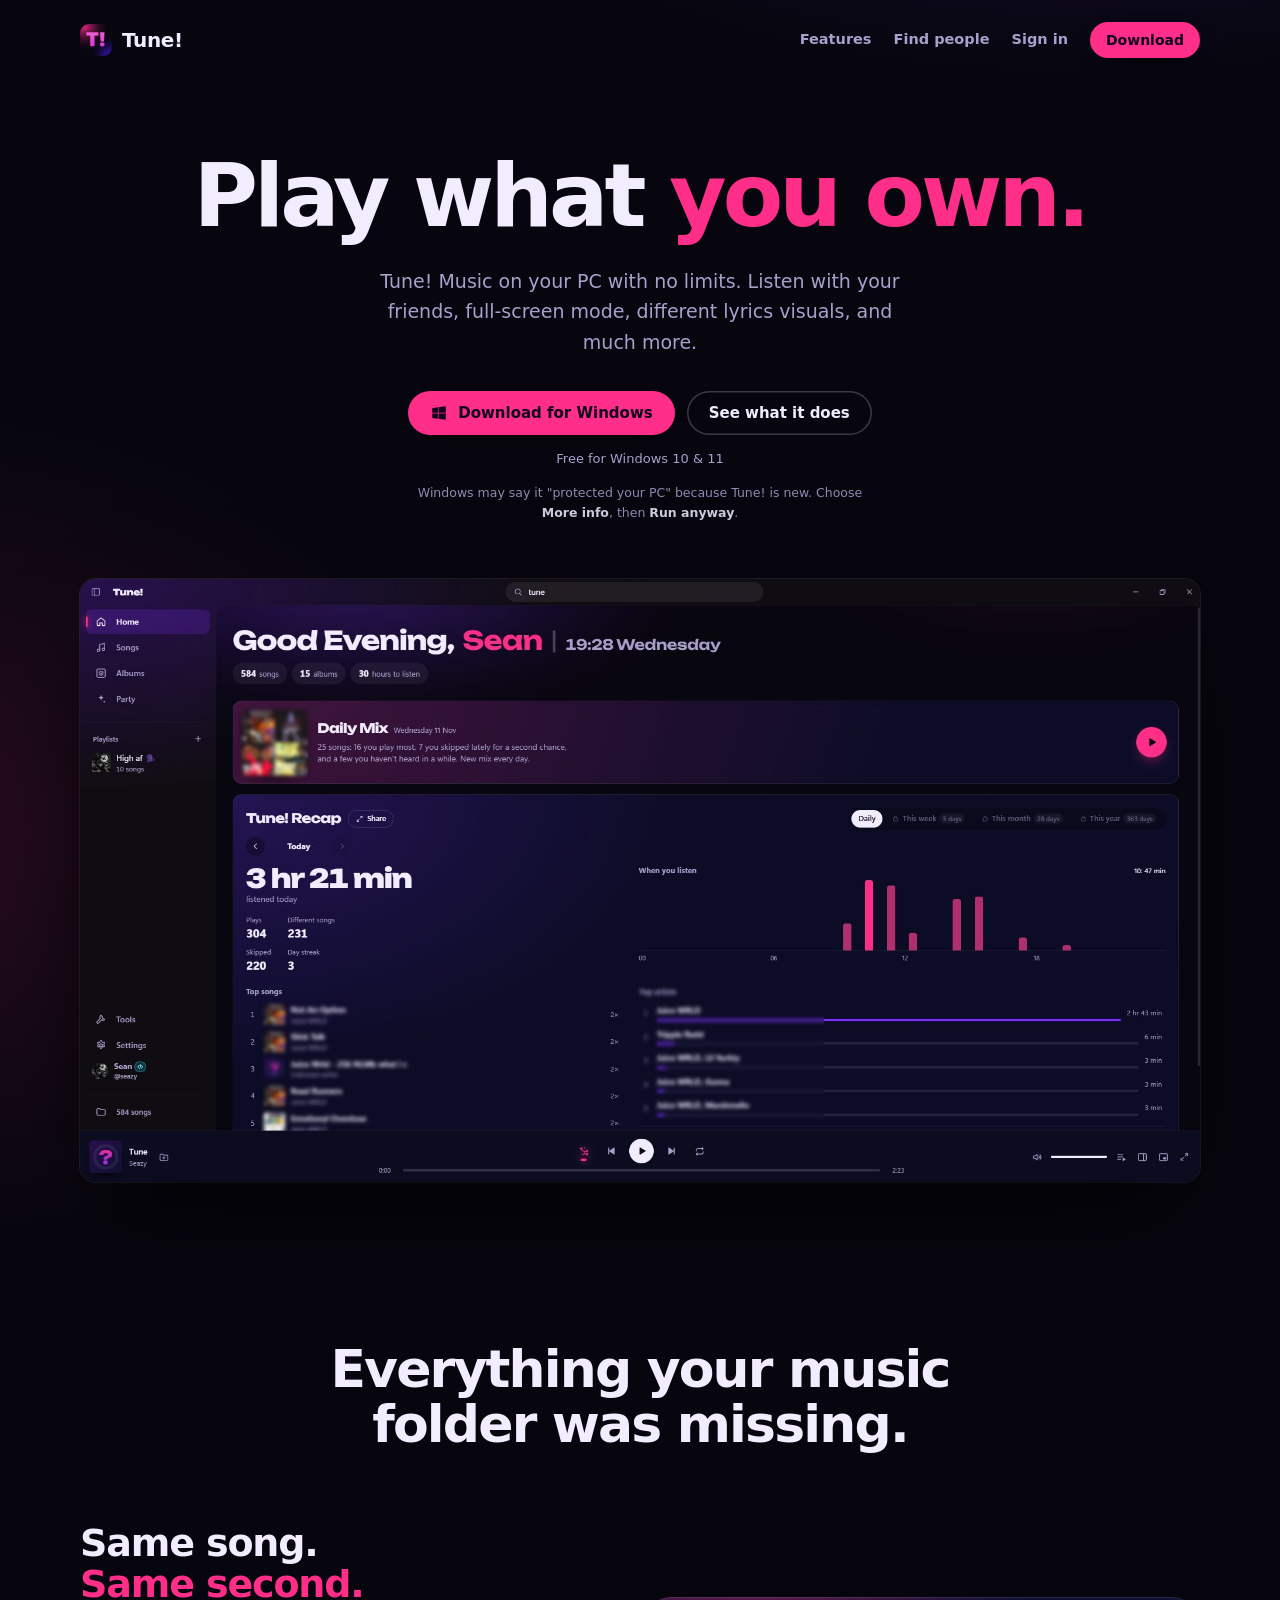
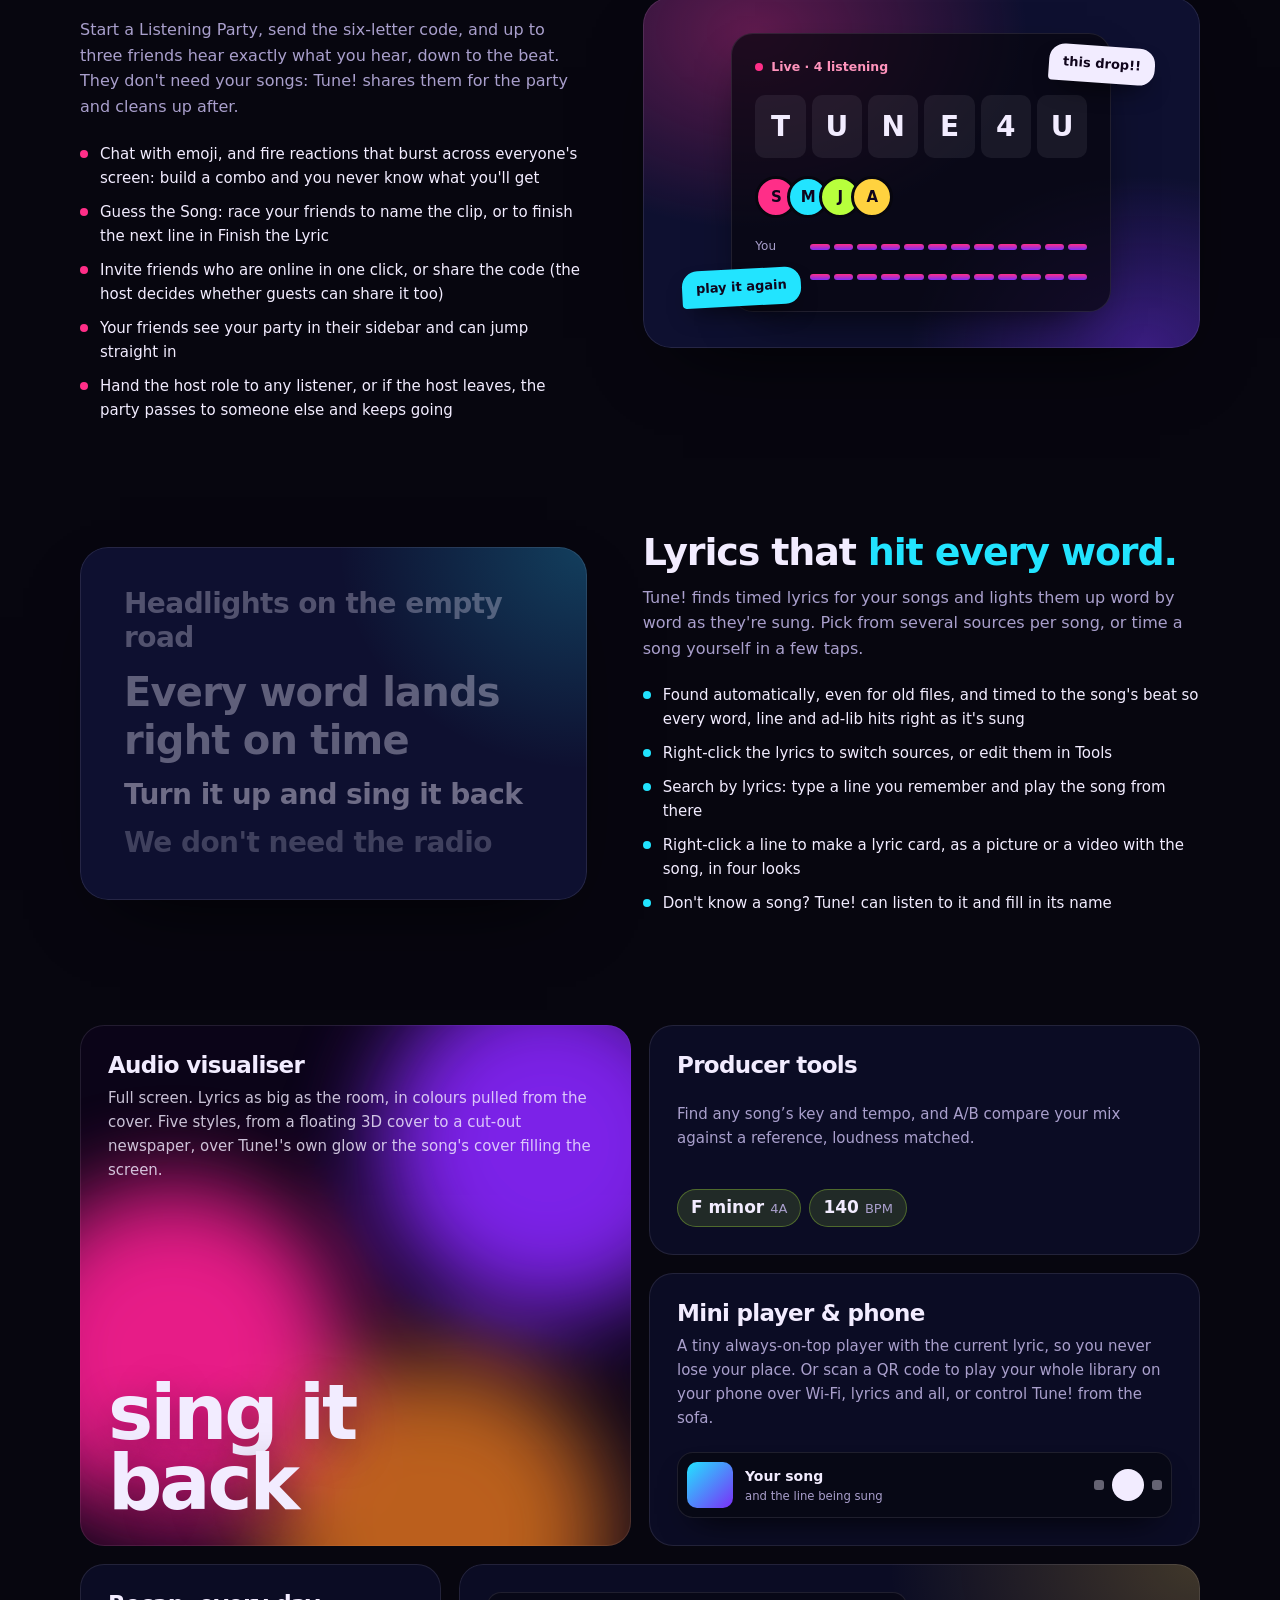
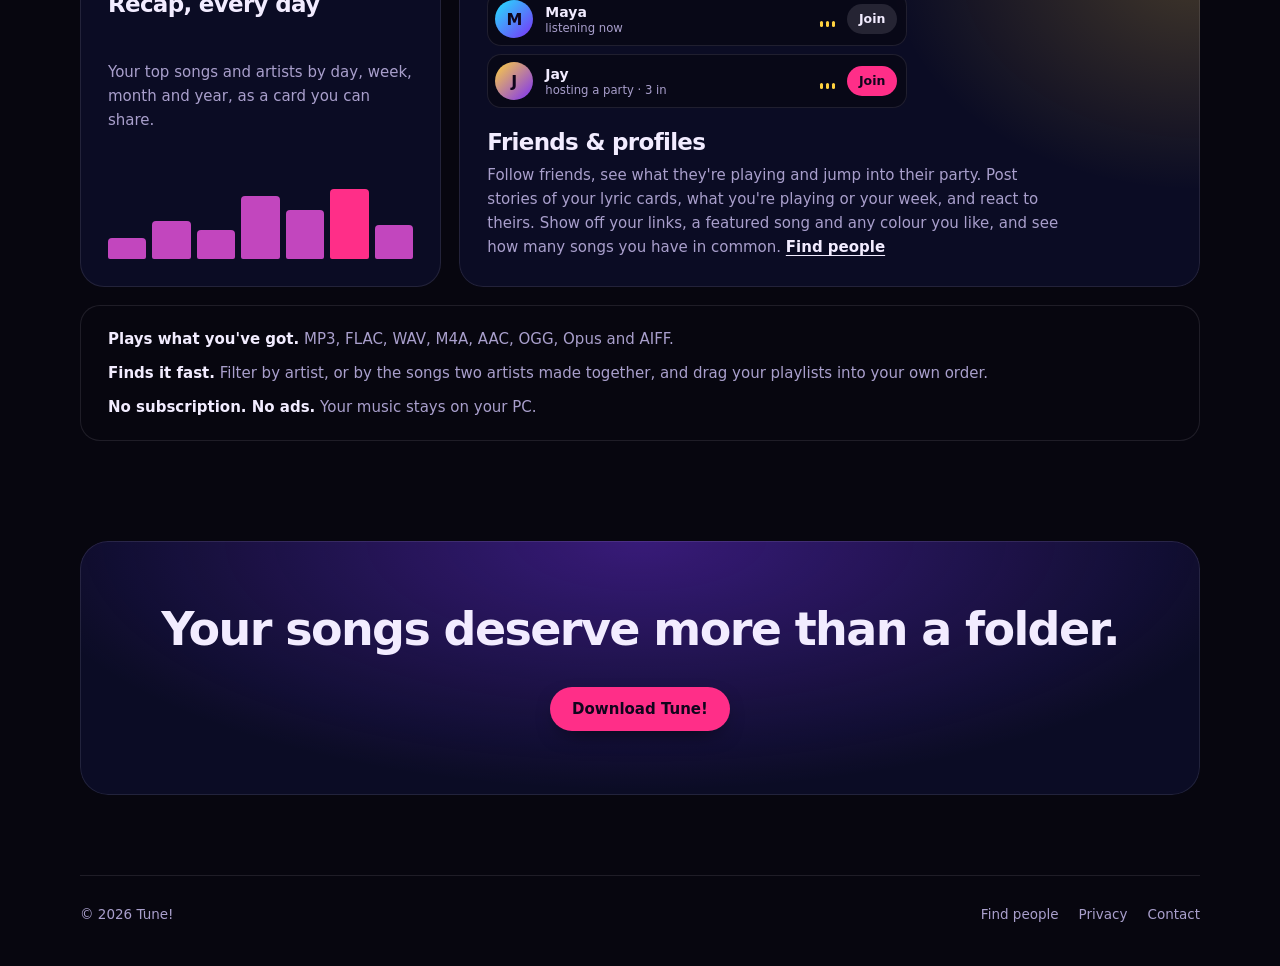
==== commit b235e96d: "Site: Tune! 1.1.9 and 1.2.0 features on the home page" ====
--- a/index.html
+++ b/index.html
@@ -63,7 +63,7 @@
                 <li>Guess the Song: race your friends to name the clip, or to finish the next line in Finish the Lyric</li>
                 <li>Invite friends who are online in one click, or share the code (the host decides whether guests can share it too)</li>
                 <li>Your friends see your party in their sidebar and can jump straight in</li>
-                <li>If the host leaves, the party passes to someone else and keeps going</li>
+                <li>Hand the host role to any listener, or if the host leaves, the party passes to someone else and keeps going</li>
               </ul>
             </div>
             <div class="vis party-vis" aria-hidden="true">
@@ -89,7 +89,7 @@
               <h3>Lyrics that <span style="--c: var(--cyan)">hit every word.</span></h3>
               <p>Tune! finds timed lyrics for your songs and lights them up word by word as they're sung. Pick from several sources per song, or time a song yourself in a few taps.</p>
               <ul class="ticks">
-                <li>Found automatically, even for old files, and timed so every line and ad-lib lights up when it's sung</li>
+                <li>Found automatically, even for old files, and timed to the song's beat so every word, line and ad-lib hits right as it's sung</li>
                 <li>Right-click the lyrics to switch sources, or edit them in Tools</li>
                 <li>Search by lyrics: type a line you remember and play the song from there</li>
                 <li>Right-click a line to make a lyric card, as a picture or a video with the song, in four looks</li>
@@ -110,7 +110,7 @@
               <div class="lucid-bg" aria-hidden="true"><i></i><i></i><i></i></div>
               <div class="tile-copy">
                 <h3>Audio visualiser</h3>
-                <p>Full screen. Lyrics as big as the room, in colours pulled from the cover. Five styles, from a floating 3D cover to a cut-out newspaper.</p>
+                <p>Full screen. Lyrics as big as the room, in colours pulled from the cover. Five styles, from a floating 3D cover to a cut-out newspaper, over Tune!'s own glow or the song's cover filling the screen.</p>
               </div>
               <p class="lucid-line" aria-hidden="true">sing it<br />back</p>
             </article>
@@ -146,12 +146,13 @@
                 <li><span class="av" style="--s: 38px; --a: #ffd23f">J</span><span><b>Jay</b><small>hosting a party · 3 in</small></span><span class="eq"><i></i><i></i><i></i></span><span class="pill hot">Join</span></li>
               </ul>
               <h3>Friends &amp; profiles</h3>
-              <p>Follow friends, see what they're playing and jump into their party. Post stories of your lyric cards, what you're playing or your week, and react to theirs. Show off your links and a featured song, and see how many songs you have in common. <a href="/people">Find people</a></p>
+              <p>Follow friends, see what they're playing and jump into their party. Post stories of your lyric cards, what you're playing or your week, and react to theirs. Show off your links, a featured song and any colour you like, and see how many songs you have in common. <a href="/people">Find people</a></p>
             </article>
           </div>
 
           <div class="formats">
             <p><strong>Plays what you've got.</strong> MP3, FLAC, WAV, M4A, AAC, OGG, Opus and AIFF.</p>
+            <p><strong>Finds it fast.</strong> Filter by artist, or by the songs two artists made together, and drag your playlists into your own order.</p>
             <p><strong>No subscription. No ads.</strong> Your music stays on your PC.</p>
           </div>
         </section>
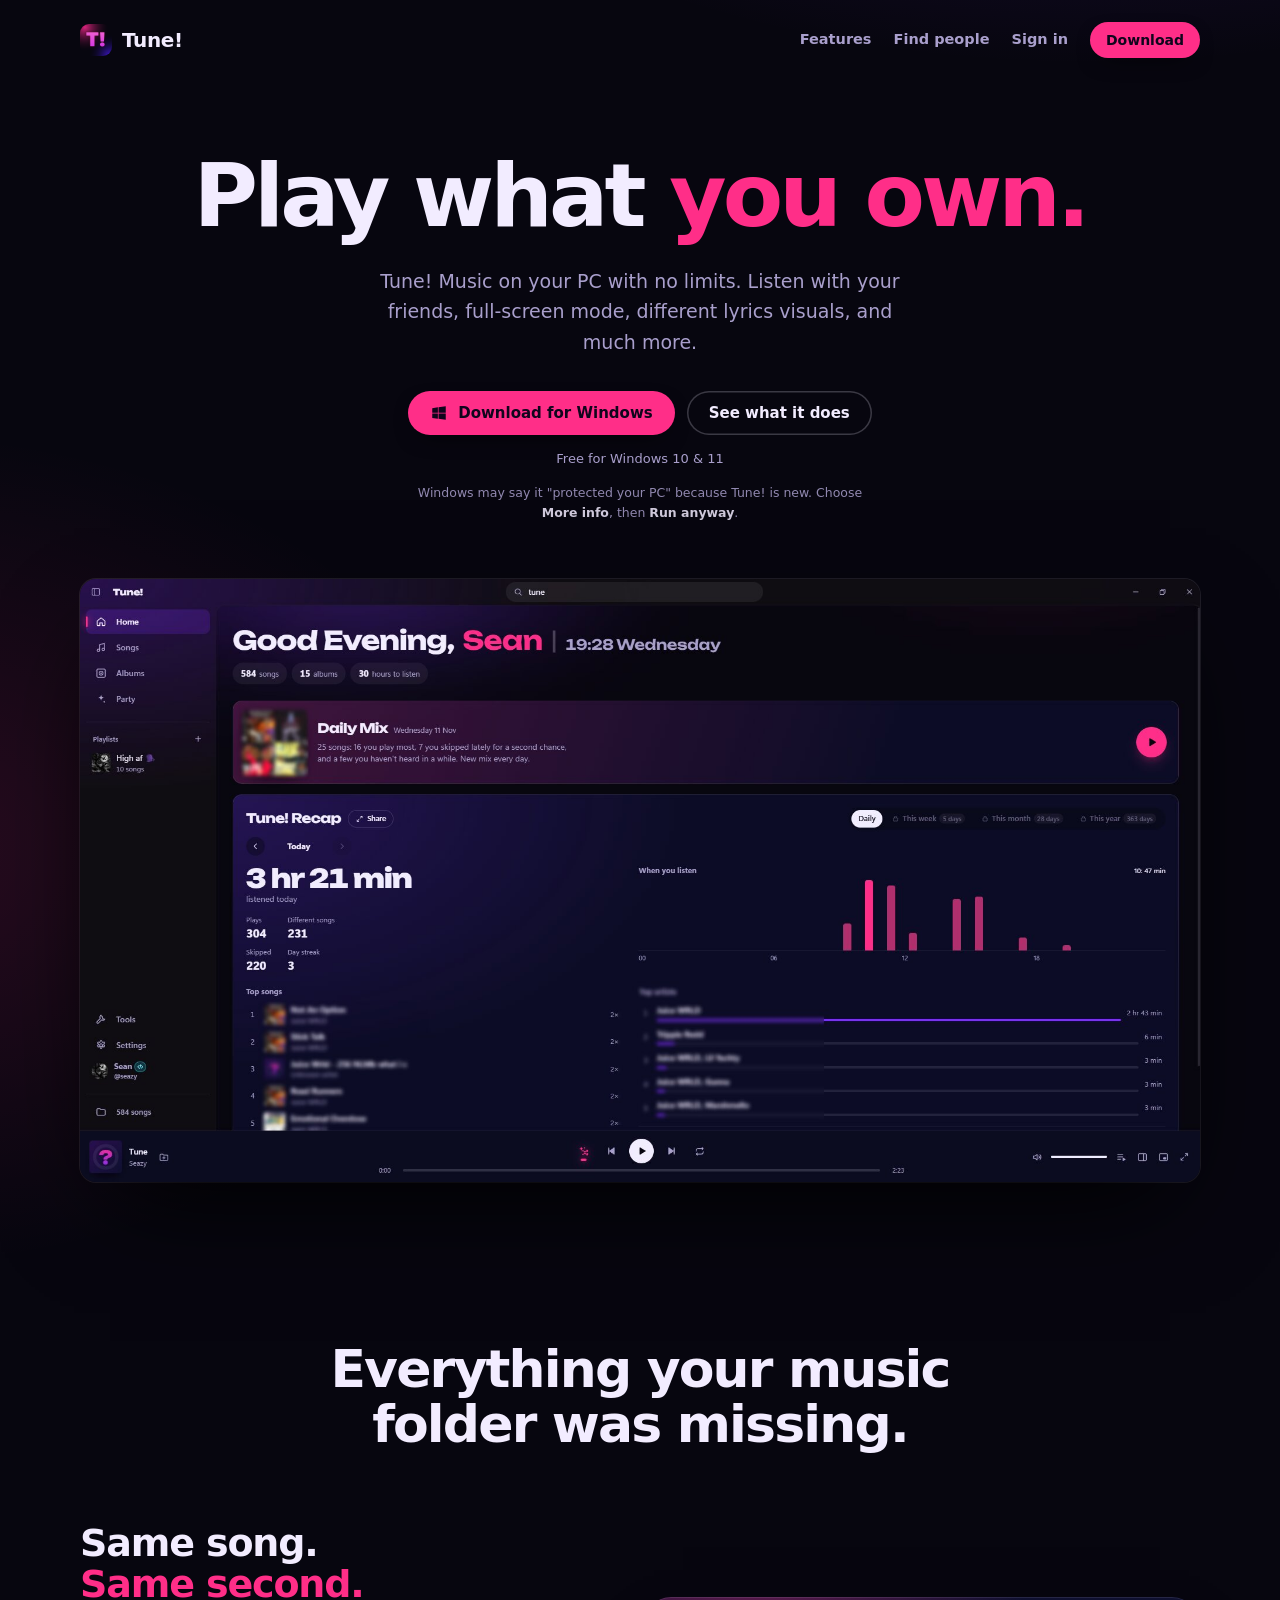
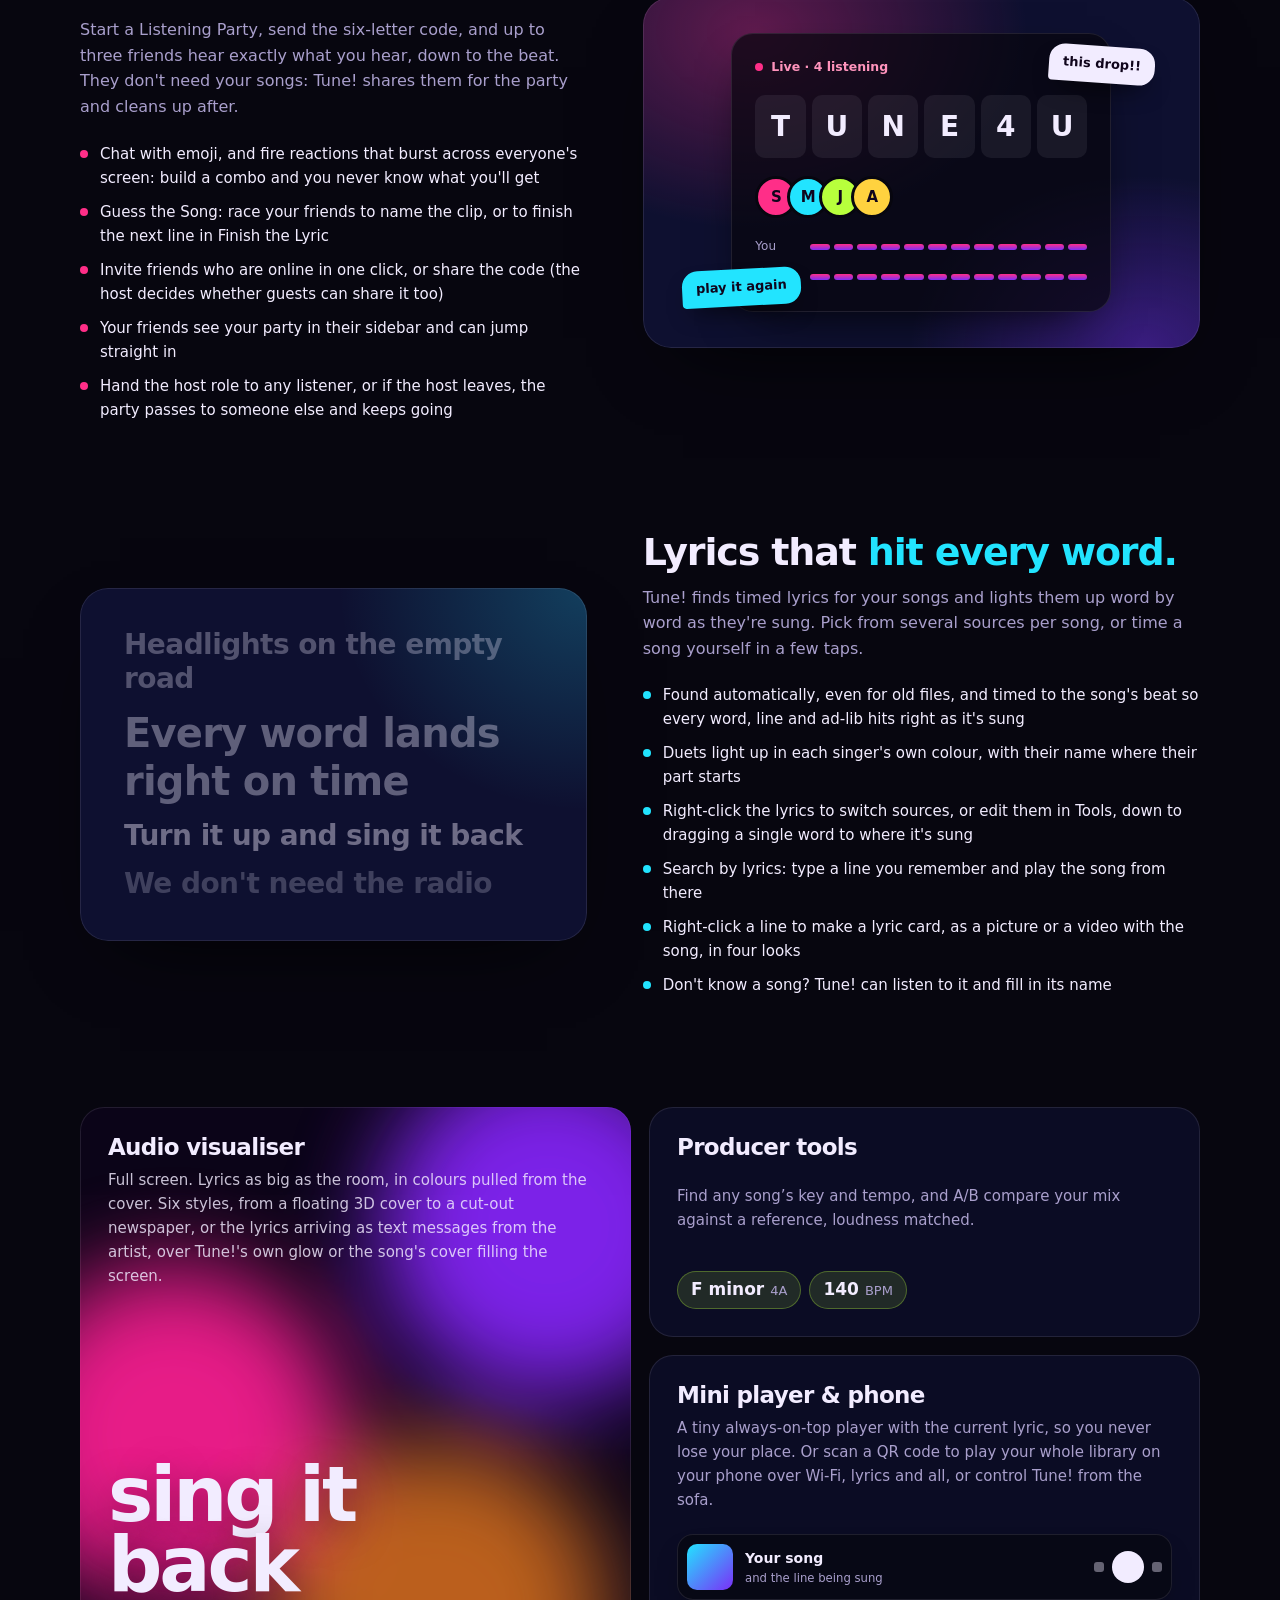
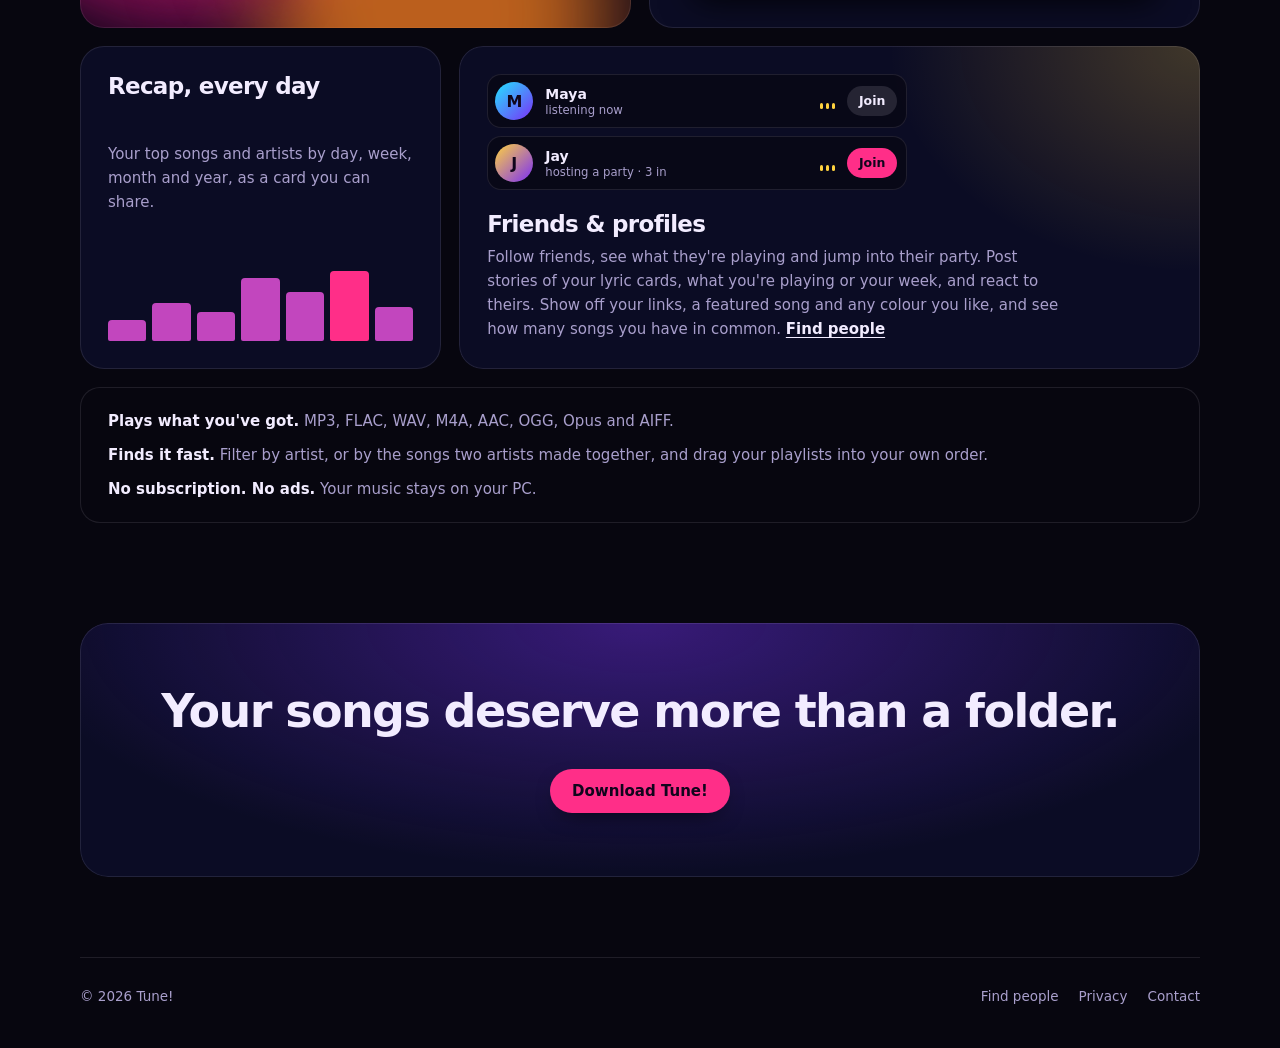
==== commit 547736b2: "Site: Tune! 1.3 features on the home page" ====
--- a/index.html
+++ b/index.html
@@ -90,7 +90,8 @@
               <p>Tune! finds timed lyrics for your songs and lights them up word by word as they're sung. Pick from several sources per song, or time a song yourself in a few taps.</p>
               <ul class="ticks">
                 <li>Found automatically, even for old files, and timed to the song's beat so every word, line and ad-lib hits right as it's sung</li>
-                <li>Right-click the lyrics to switch sources, or edit them in Tools</li>
+                <li>Duets light up in each singer's own colour, with their name where their part starts</li>
+                <li>Right-click the lyrics to switch sources, or edit them in Tools, down to dragging a single word to where it's sung</li>
                 <li>Search by lyrics: type a line you remember and play the song from there</li>
                 <li>Right-click a line to make a lyric card, as a picture or a video with the song, in four looks</li>
                 <li>Don't know a song? Tune! can listen to it and fill in its name</li>
@@ -110,7 +111,7 @@
               <div class="lucid-bg" aria-hidden="true"><i></i><i></i><i></i></div>
               <div class="tile-copy">
                 <h3>Audio visualiser</h3>
-                <p>Full screen. Lyrics as big as the room, in colours pulled from the cover. Five styles, from a floating 3D cover to a cut-out newspaper, over Tune!'s own glow or the song's cover filling the screen.</p>
+                <p>Full screen. Lyrics as big as the room, in colours pulled from the cover. Six styles, from a floating 3D cover to a cut-out newspaper, or the lyrics arriving as text messages from the artist, over Tune!'s own glow or the song's cover filling the screen.</p>
               </div>
               <p class="lucid-line" aria-hidden="true">sing it<br />back</p>
             </article>
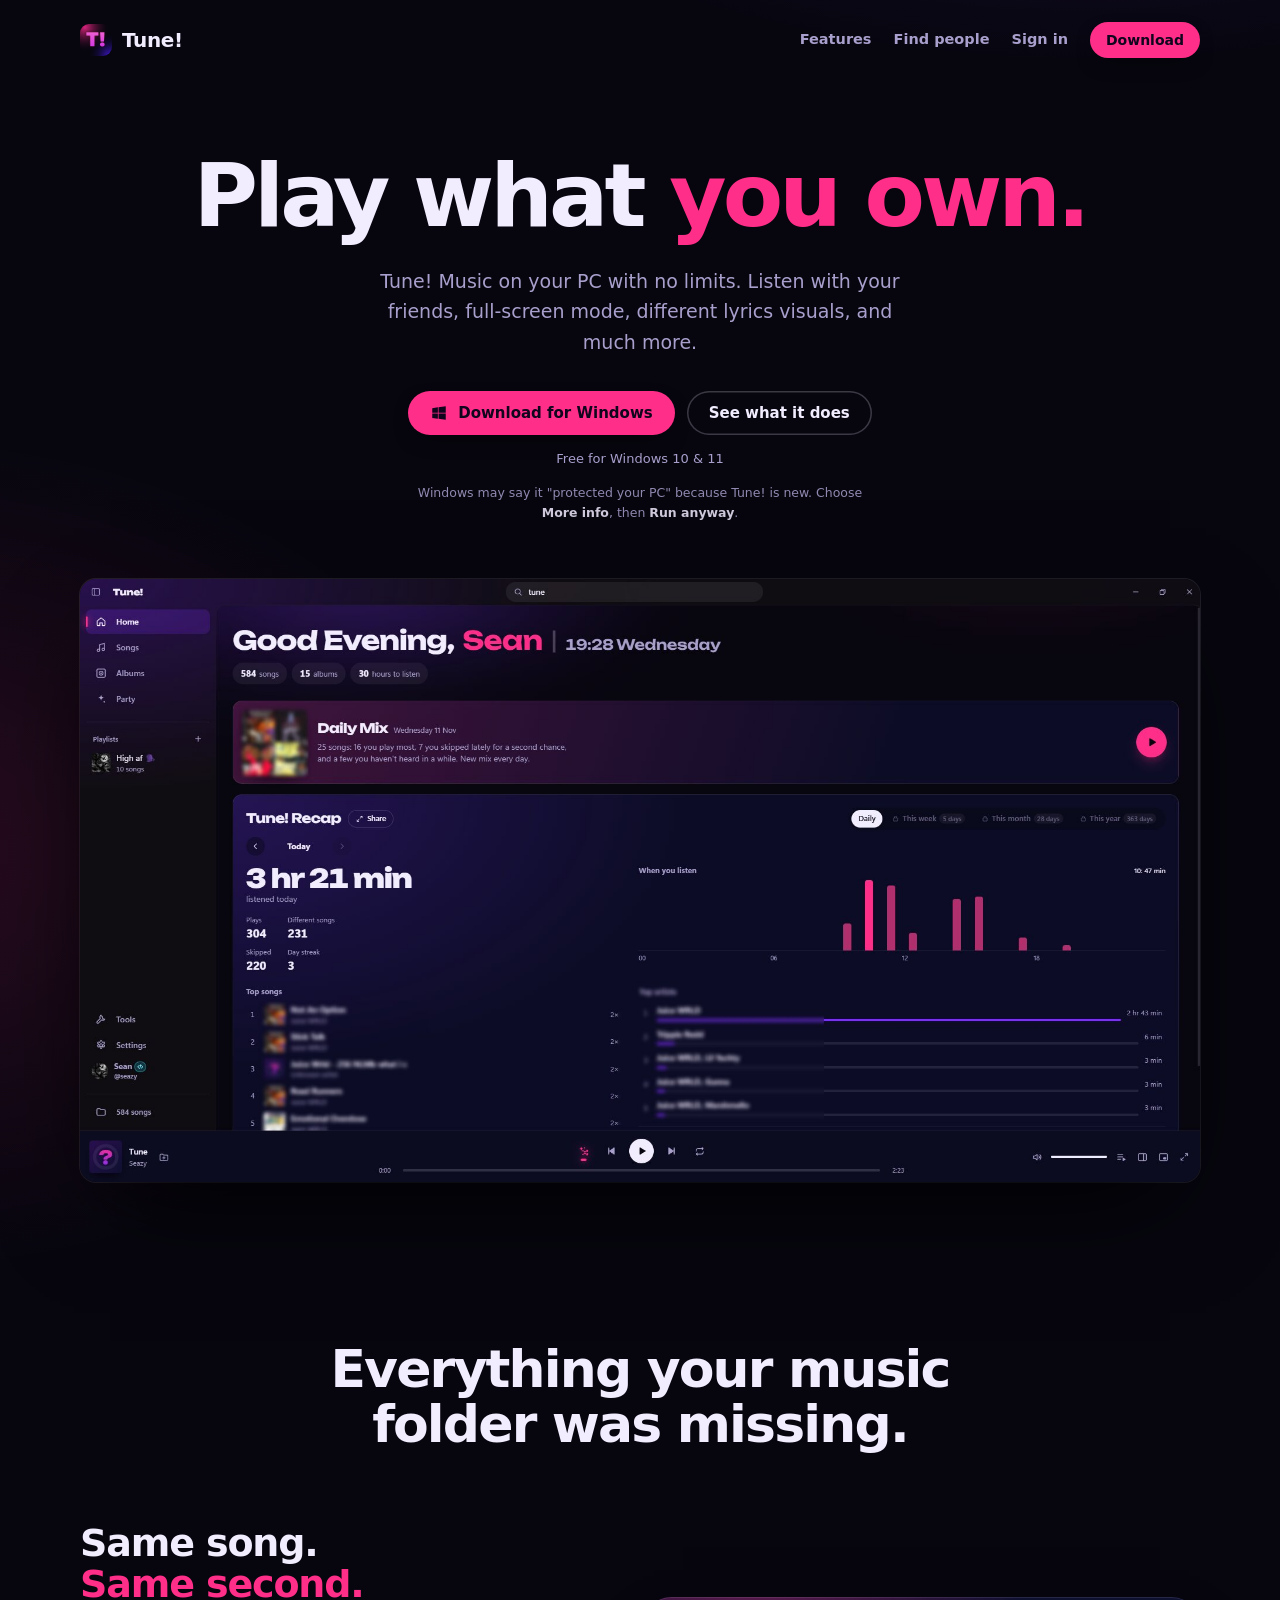
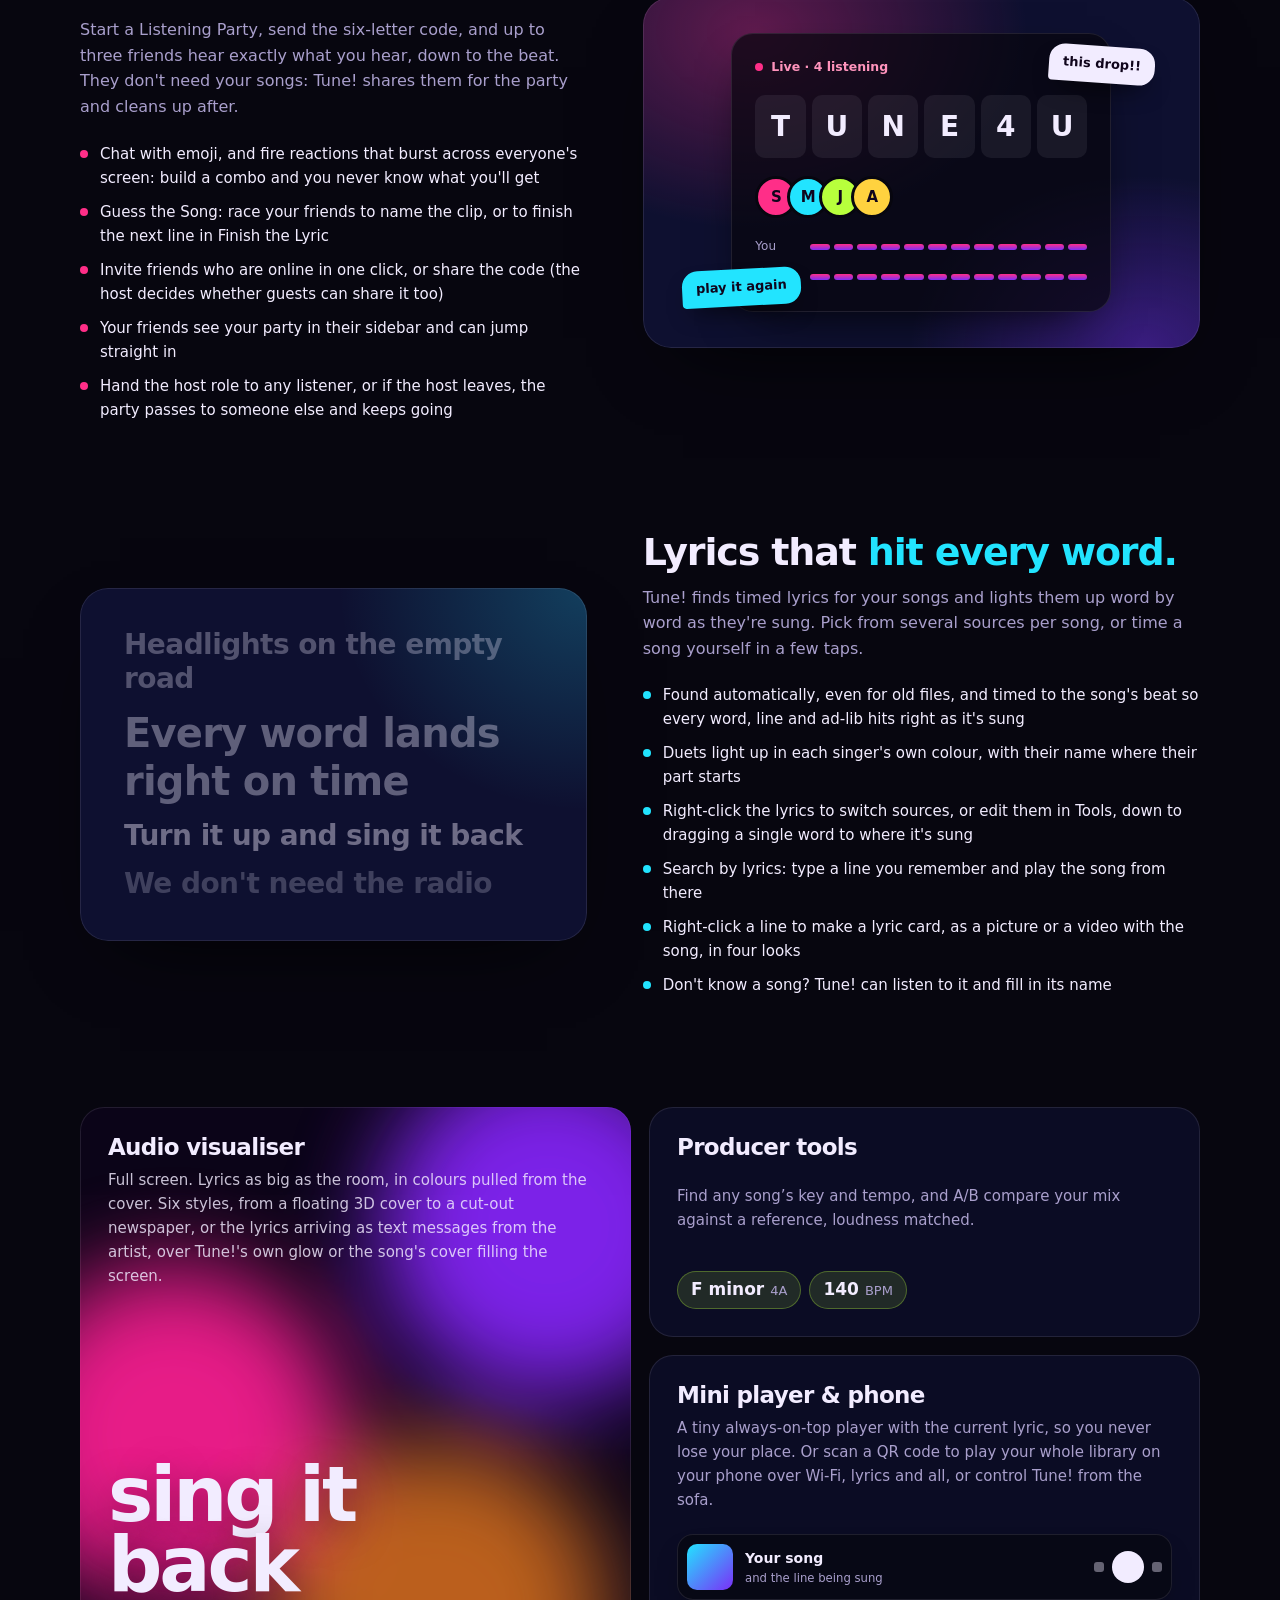
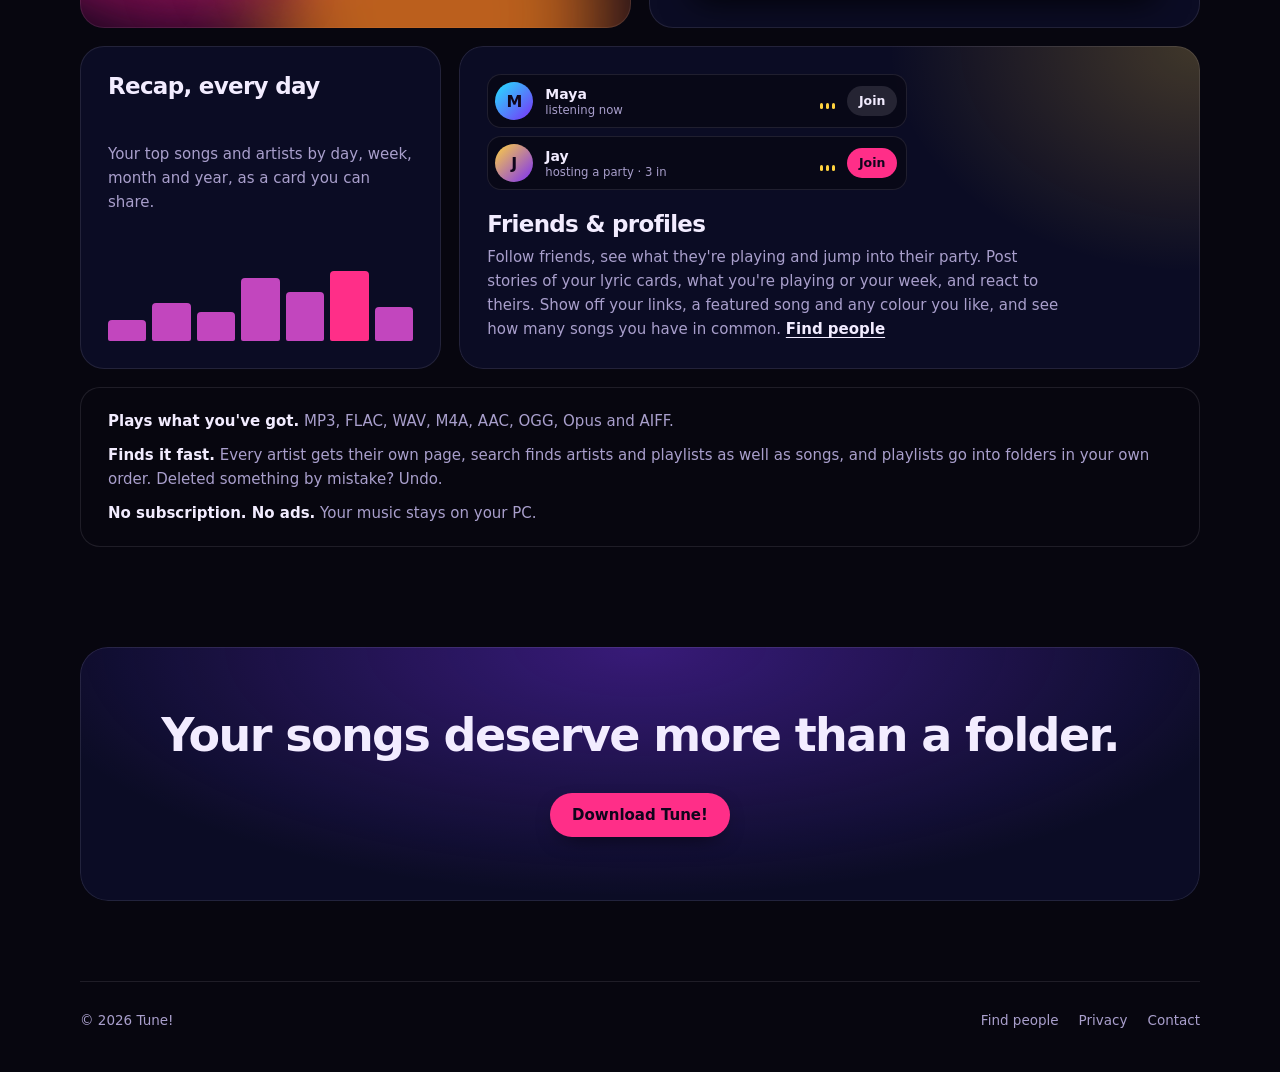
==== commit eefffec8: "Site: artist pages, search for artists and playlists, playlist folders, Undo (Tune! 1.4)" ====
--- a/index.html
+++ b/index.html
@@ -153,7 +153,7 @@
 
           <div class="formats">
             <p><strong>Plays what you've got.</strong> MP3, FLAC, WAV, M4A, AAC, OGG, Opus and AIFF.</p>
-            <p><strong>Finds it fast.</strong> Filter by artist, or by the songs two artists made together, and drag your playlists into your own order.</p>
+            <p><strong>Finds it fast.</strong> Every artist gets their own page, search finds artists and playlists as well as songs, and playlists go into folders in your own order. Deleted something by mistake? Undo.</p>
             <p><strong>No subscription. No ads.</strong> Your music stays on your PC.</p>
           </div>
         </section>
